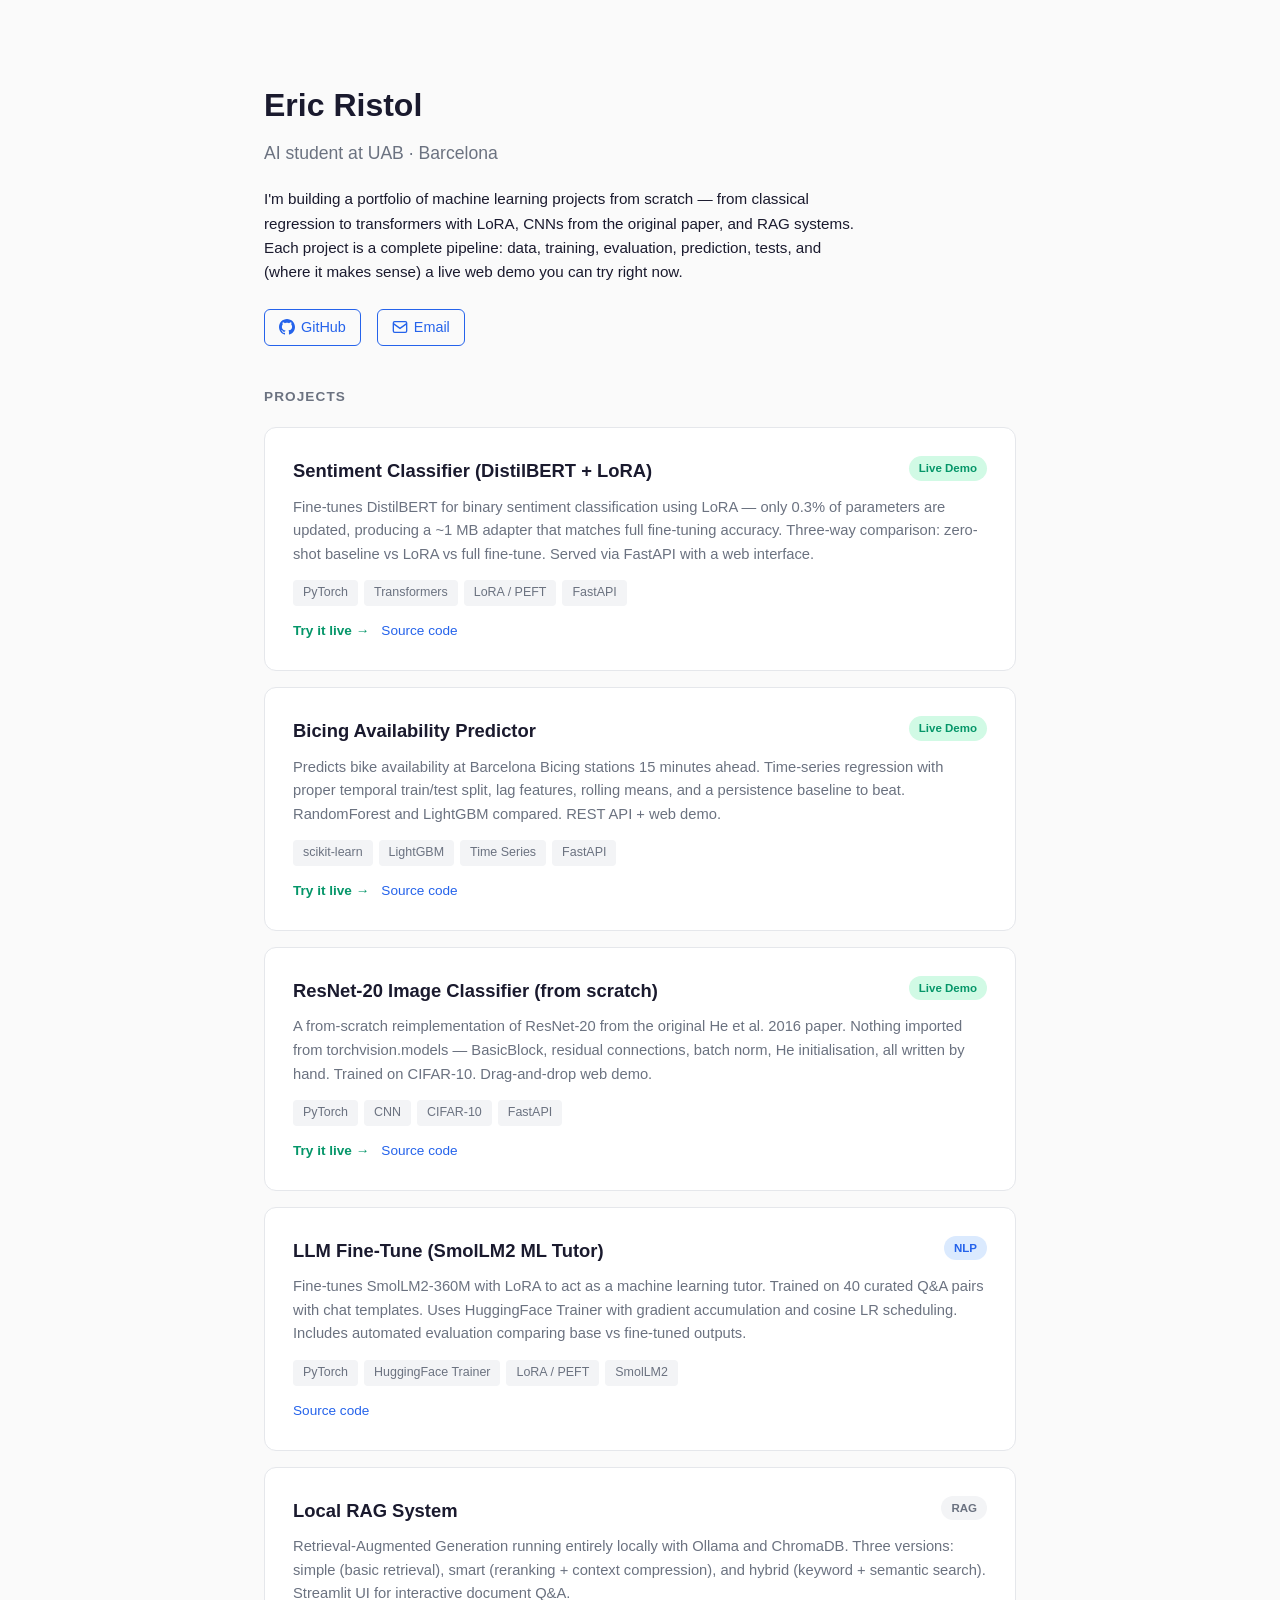
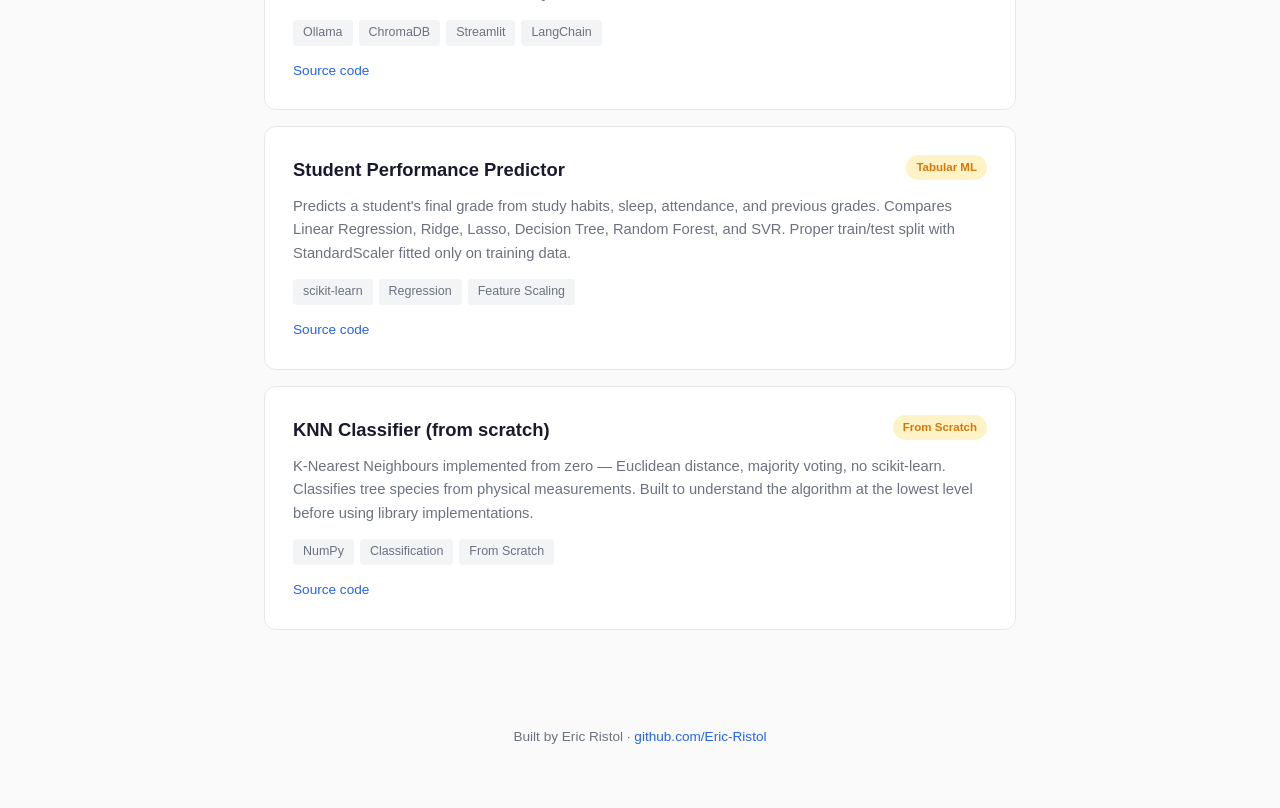
==== index.html @ ab97ff36 "Initial portfolio site" ====
<!DOCTYPE html>
<html lang="en">
<head>
    <meta charset="UTF-8">
    <meta name="viewport" content="width=device-width, initial-scale=1.0">
    <title>Eric Ristol — AI/ML Portfolio</title>
    <style>
        :root {
            --bg: #fafafa;
            --card: #ffffff;
            --text: #1a1a2e;
            --muted: #6b7280;
            --accent: #2563eb;
            --accent-light: #dbeafe;
            --border: #e5e7eb;
            --tag-bg: #f3f4f6;
            --green: #059669;
            --green-bg: #d1fae5;
            --amber: #d97706;
            --amber-bg: #fef3c7;
            --purple: #7c3aed;
            --purple-bg: #ede9fe;
        }

        * { box-sizing: border-box; margin: 0; padding: 0; }

        body {
            font-family: -apple-system, BlinkMacSystemFont, "Segoe UI", Roboto, "Helvetica Neue", sans-serif;
            background: var(--bg);
            color: var(--text);
            line-height: 1.6;
        }

        /* --- Header --- */
        .header {
            max-width: 800px;
            margin: 0 auto;
            padding: 80px 24px 40px;
        }

        .header h1 {
            font-size: 2rem;
            font-weight: 700;
            margin-bottom: 8px;
        }

        .header .tagline {
            font-size: 1.1rem;
            color: var(--muted);
            margin-bottom: 20px;
        }

        .header .bio {
            font-size: 0.95rem;
            color: var(--text);
            max-width: 600px;
            margin-bottom: 24px;
        }

        .header-links {
            display: flex;
            gap: 16px;
            flex-wrap: wrap;
        }

        .header-links a {
            display: inline-flex;
            align-items: center;
            gap: 6px;
            font-size: 0.9rem;
            color: var(--accent);
            text-decoration: none;
            padding: 6px 14px;
            border: 1px solid var(--accent);
            border-radius: 6px;
            transition: background 0.2s, color 0.2s;
        }

        .header-links a:hover {
            background: var(--accent);
            color: #fff;
        }

        /* --- Projects grid --- */
        .projects {
            max-width: 800px;
            margin: 0 auto;
            padding: 0 24px 80px;
        }

        .section-title {
            font-size: 0.85rem;
            font-weight: 600;
            text-transform: uppercase;
            letter-spacing: 0.08em;
            color: var(--muted);
            margin-bottom: 20px;
        }

        .project-card {
            background: var(--card);
            border: 1px solid var(--border);
            border-radius: 12px;
            padding: 28px;
            margin-bottom: 16px;
            transition: box-shadow 0.2s;
        }

        .project-card:hover {
            box-shadow: 0 4px 12px rgba(0,0,0,0.06);
        }

        .project-top {
            display: flex;
            justify-content: space-between;
            align-items: flex-start;
            gap: 12px;
            margin-bottom: 10px;
        }

        .project-card h3 {
            font-size: 1.15rem;
            font-weight: 600;
        }

        .badge {
            font-size: 0.72rem;
            font-weight: 600;
            padding: 3px 10px;
            border-radius: 20px;
            white-space: nowrap;
            flex-shrink: 0;
        }

        .badge-live { background: var(--green-bg); color: var(--green); }
        .badge-cv { background: var(--purple-bg); color: var(--purple); }
        .badge-nlp { background: var(--accent-light); color: var(--accent); }
        .badge-tabular { background: var(--amber-bg); color: var(--amber); }
        .badge-rag { background: var(--tag-bg); color: var(--muted); }

        .project-card p {
            color: var(--muted);
            font-size: 0.92rem;
            margin-bottom: 14px;
        }

        .tags {
            display: flex;
            flex-wrap: wrap;
            gap: 6px;
            margin-bottom: 14px;
        }

        .tag {
            font-size: 0.78rem;
            background: var(--tag-bg);
            color: var(--muted);
            padding: 3px 10px;
            border-radius: 4px;
        }

        .project-links {
            display: flex;
            gap: 12px;
            flex-wrap: wrap;
        }

        .project-links a {
            font-size: 0.85rem;
            color: var(--accent);
            text-decoration: none;
            font-weight: 500;
        }

        .project-links a:hover { text-decoration: underline; }

        .project-links .live-link {
            color: var(--green);
            font-weight: 600;
        }

        /* --- Footer --- */
        .footer {
            max-width: 800px;
            margin: 0 auto;
            padding: 0 24px 60px;
            text-align: center;
            color: var(--muted);
            font-size: 0.85rem;
        }

        .footer a { color: var(--accent); text-decoration: none; }
        .footer a:hover { text-decoration: underline; }

        /* --- Responsive --- */
        @media (max-width: 600px) {
            .header { padding: 48px 20px 32px; }
            .header h1 { font-size: 1.6rem; }
            .projects { padding: 0 20px 60px; }
            .project-card { padding: 20px; }
            .project-top { flex-direction: column; gap: 6px; }
        }
    </style>
</head>
<body>

    <div class="header">
        <h1>Eric Ristol</h1>
        <p class="tagline">AI student at UAB &middot; Barcelona</p>
        <p class="bio">
            I'm building a portfolio of machine learning projects from scratch — from classical regression
            to transformers with LoRA, CNNs from the original paper, and RAG systems. Each project
            is a complete pipeline: data, training, evaluation, prediction, tests, and (where it makes sense)
            a live web demo you can try right now.
        </p>
        <div class="header-links">
            <a href="https://github.com/Eric-Ristol" target="_blank">
                <svg width="16" height="16" viewBox="0 0 24 24" fill="currentColor"><path d="M12 0C5.37 0 0 5.37 0 12c0 5.3 3.438 9.8 8.205 11.387.6.113.82-.258.82-.577 0-.285-.01-1.04-.015-2.04-3.338.724-4.042-1.61-4.042-1.61-.546-1.387-1.333-1.756-1.333-1.756-1.09-.745.083-.73.083-.73 1.205.085 1.838 1.236 1.838 1.236 1.07 1.835 2.809 1.305 3.495.998.108-.776.417-1.305.76-1.605-2.665-.3-5.466-1.332-5.466-5.93 0-1.31.465-2.38 1.235-3.22-.135-.303-.54-1.523.105-3.176 0 0 1.005-.322 3.3 1.23.96-.267 1.98-.399 3-.405 1.02.006 2.04.138 3 .405 2.28-1.552 3.285-1.23 3.285-1.23.645 1.653.24 2.873.12 3.176.765.84 1.23 1.91 1.23 3.22 0 4.61-2.805 5.625-5.475 5.92.42.36.81 1.096.81 2.22 0 1.606-.015 2.896-.015 3.286 0 .315.21.69.825.57C20.565 21.795 24 17.295 24 12c0-6.63-5.37-12-12-12z"/></svg>
                GitHub
            </a>
            <a href="mailto:edominguz9@gmail.com">
                <svg width="16" height="16" viewBox="0 0 24 24" fill="none" stroke="currentColor" stroke-width="2"><rect x="2" y="4" width="20" height="16" rx="2"/><path d="M22 7l-10 7L2 7"/></svg>
                Email
            </a>
        </div>
    </div>

    <div class="projects">
        <p class="section-title">Projects</p>

        <!-- 1. Sentiment Classifier -->
        <div class="project-card">
            <div class="project-top">
                <h3>Sentiment Classifier (DistilBERT + LoRA)</h3>
                <span class="badge badge-live">Live Demo</span>
            </div>
            <p>
                Fine-tunes DistilBERT for binary sentiment classification using LoRA — only 0.3% of
                parameters are updated, producing a ~1 MB adapter that matches full fine-tuning accuracy.
                Three-way comparison: zero-shot baseline vs LoRA vs full fine-tune. Served via FastAPI
                with a web interface.
            </p>
            <div class="tags">
                <span class="tag">PyTorch</span>
                <span class="tag">Transformers</span>
                <span class="tag">LoRA / PEFT</span>
                <span class="tag">FastAPI</span>
            </div>
            <div class="project-links">
                <a class="live-link" href="https://huggingface.co/spaces/EricRistol/sentiment-classifier" target="_blank">Try it live &rarr;</a>
                <a href="https://github.com/Eric-Ristol/llm-fine-tuner" target="_blank">Source code</a>
            </div>
        </div>

        <!-- 2. Bicing Availability -->
        <div class="project-card">
            <div class="project-top">
                <h3>Bicing Availability Predictor</h3>
                <span class="badge badge-live">Live Demo</span>
            </div>
            <p>
                Predicts bike availability at Barcelona Bicing stations 15 minutes ahead.
                Time-series regression with proper temporal train/test split, lag features, rolling means,
                and a persistence baseline to beat. RandomForest and LightGBM compared. REST API + web demo.
            </p>
            <div class="tags">
                <span class="tag">scikit-learn</span>
                <span class="tag">LightGBM</span>
                <span class="tag">Time Series</span>
                <span class="tag">FastAPI</span>
            </div>
            <div class="project-links">
                <a class="live-link" href="https://huggingface.co/spaces/EricRistol/bicing-predictor" target="_blank">Try it live &rarr;</a>
                <a href="https://github.com/Eric-Ristol/bicing-availability" target="_blank">Source code</a>
            </div>
        </div>

        <!-- 3. ResNet-20 -->
        <div class="project-card">
            <div class="project-top">
                <h3>ResNet-20 Image Classifier (from scratch)</h3>
                <span class="badge badge-live">Live Demo</span>
            </div>
            <p>
                A from-scratch reimplementation of ResNet-20 from the original He et al. 2016 paper.
                Nothing imported from torchvision.models — BasicBlock, residual connections, batch norm,
                He initialisation, all written by hand. Trained on CIFAR-10. Drag-and-drop web demo.
            </p>
            <div class="tags">
                <span class="tag">PyTorch</span>
                <span class="tag">CNN</span>
                <span class="tag">CIFAR-10</span>
                <span class="tag">FastAPI</span>
            </div>
            <div class="project-links">
                <a class="live-link" href="https://huggingface.co/spaces/EricRistol/resnet-cifar10" target="_blank">Try it live &rarr;</a>
                <a href="https://github.com/Eric-Ristol/resnet-from-scratch" target="_blank">Source code</a>
            </div>
        </div>

        <!-- 4. LLM Fine-tune (SmolLM2) -->
        <div class="project-card">
            <div class="project-top">
                <h3>LLM Fine-Tune (SmolLM2 ML Tutor)</h3>
                <span class="badge badge-nlp">NLP</span>
            </div>
            <p>
                Fine-tunes SmolLM2-360M with LoRA to act as a machine learning tutor. Trained on 40
                curated Q&A pairs with chat templates. Uses HuggingFace Trainer with gradient accumulation
                and cosine LR scheduling. Includes automated evaluation comparing base vs fine-tuned outputs.
            </p>
            <div class="tags">
                <span class="tag">PyTorch</span>
                <span class="tag">HuggingFace Trainer</span>
                <span class="tag">LoRA / PEFT</span>
                <span class="tag">SmolLM2</span>
            </div>
            <div class="project-links">
                <a href="https://github.com/Eric-Ristol/llm-finetune" target="_blank">Source code</a>
            </div>
        </div>

        <!-- 5. Local RAG -->
        <div class="project-card">
            <div class="project-top">
                <h3>Local RAG System</h3>
                <span class="badge badge-rag">RAG</span>
            </div>
            <p>
                Retrieval-Augmented Generation running entirely locally with Ollama and ChromaDB.
                Three versions: simple (basic retrieval), smart (reranking + context compression),
                and hybrid (keyword + semantic search). Streamlit UI for interactive document Q&A.
            </p>
            <div class="tags">
                <span class="tag">Ollama</span>
                <span class="tag">ChromaDB</span>
                <span class="tag">Streamlit</span>
                <span class="tag">LangChain</span>
            </div>
            <div class="project-links">
                <a href="https://github.com/Eric-Ristol/local-rag" target="_blank">Source code</a>
            </div>
        </div>

        <!-- 6. Student Performance -->
        <div class="project-card">
            <div class="project-top">
                <h3>Student Performance Predictor</h3>
                <span class="badge badge-tabular">Tabular ML</span>
            </div>
            <p>
                Predicts a student's final grade from study habits, sleep, attendance, and previous grades.
                Compares Linear Regression, Ridge, Lasso, Decision Tree, Random Forest, and SVR.
                Proper train/test split with StandardScaler fitted only on training data.
            </p>
            <div class="tags">
                <span class="tag">scikit-learn</span>
                <span class="tag">Regression</span>
                <span class="tag">Feature Scaling</span>
            </div>
            <div class="project-links">
                <a href="https://github.com/Eric-Ristol/student-performance" target="_blank">Source code</a>
            </div>
        </div>

        <!-- 7. KNN from Scratch -->
        <div class="project-card">
            <div class="project-top">
                <h3>KNN Classifier (from scratch)</h3>
                <span class="badge badge-tabular">From Scratch</span>
            </div>
            <p>
                K-Nearest Neighbours implemented from zero — Euclidean distance, majority voting,
                no scikit-learn. Classifies tree species from physical measurements. Built to understand
                the algorithm at the lowest level before using library implementations.
            </p>
            <div class="tags">
                <span class="tag">NumPy</span>
                <span class="tag">Classification</span>
                <span class="tag">From Scratch</span>
            </div>
            <div class="project-links">
                <a href="https://github.com/Eric-Ristol/knn-from-scratch" target="_blank">Source code</a>
            </div>
        </div>
    </div>

    <div class="footer">
        <p>
            Built by Eric Ristol &middot;
            <a href="https://github.com/Eric-Ristol" target="_blank">github.com/Eric-Ristol</a>
        </p>
    </div>

</body>
</html>
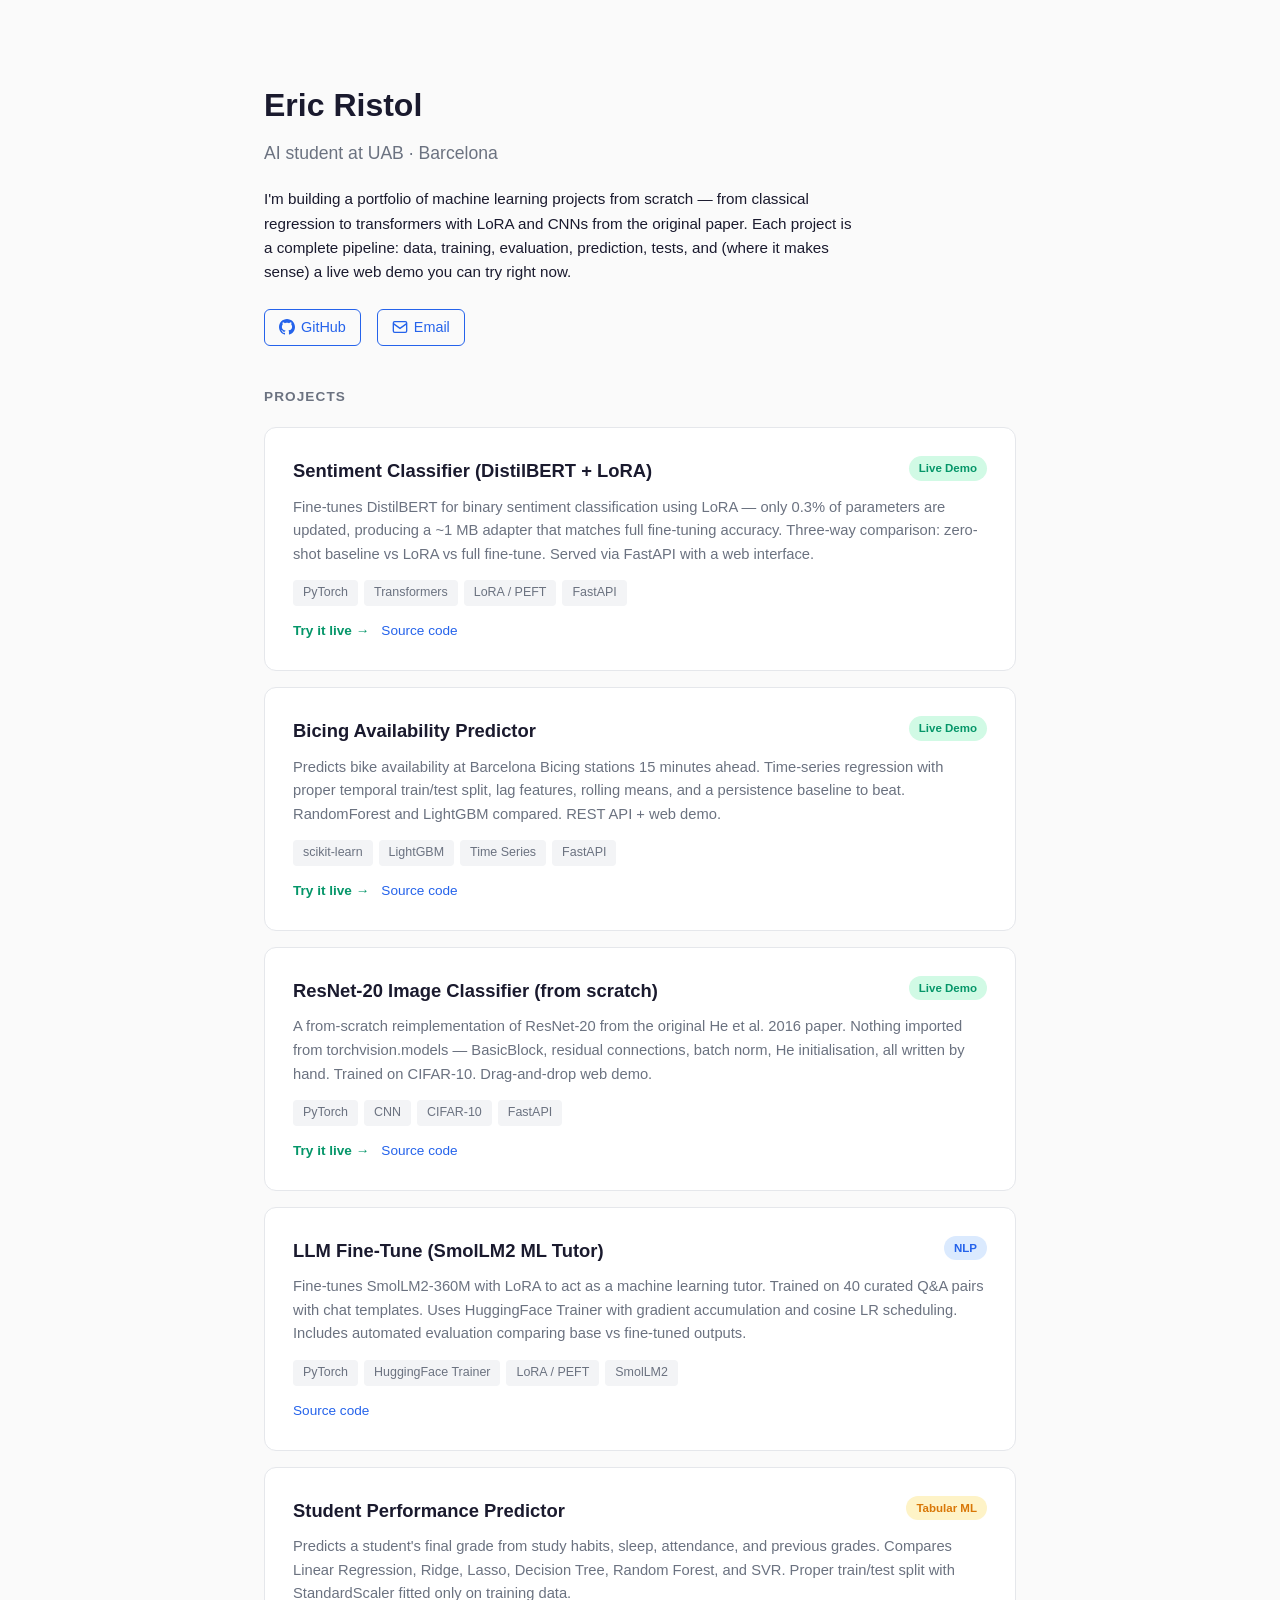
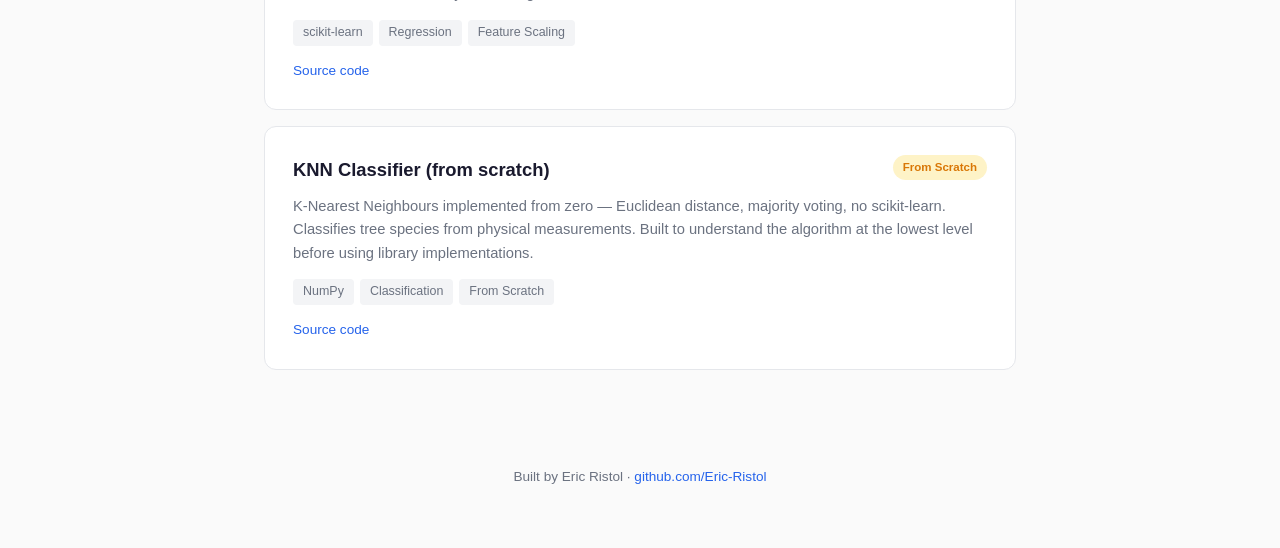
==== commit fb406f60: "Remove local-rag project (repo deleted)" ====
--- a/index.html
+++ b/index.html
@@ -209,7 +209,7 @@
         <p class="tagline">AI student at UAB &middot; Barcelona</p>
         <p class="bio">
             I'm building a portfolio of machine learning projects from scratch — from classical regression
-            to transformers with LoRA, CNNs from the original paper, and RAG systems. Each project
+            to transformers with LoRA and CNNs from the original paper. Each project
             is a complete pipeline: data, training, evaluation, prediction, tests, and (where it makes sense)
             a live web demo you can try right now.
         </p>
@@ -320,29 +320,7 @@
             </div>
         </div>
 
-        <!-- 5. Local RAG -->
-        <div class="project-card">
-            <div class="project-top">
-                <h3>Local RAG System</h3>
-                <span class="badge badge-rag">RAG</span>
-            </div>
-            <p>
-                Retrieval-Augmented Generation running entirely locally with Ollama and ChromaDB.
-                Three versions: simple (basic retrieval), smart (reranking + context compression),
-                and hybrid (keyword + semantic search). Streamlit UI for interactive document Q&A.
-            </p>
-            <div class="tags">
-                <span class="tag">Ollama</span>
-                <span class="tag">ChromaDB</span>
-                <span class="tag">Streamlit</span>
-                <span class="tag">LangChain</span>
-            </div>
-            <div class="project-links">
-                <a href="https://github.com/Eric-Ristol/local-rag" target="_blank">Source code</a>
-            </div>
-        </div>
-
-        <!-- 6. Student Performance -->
+        <!-- 5. Student Performance -->
         <div class="project-card">
             <div class="project-top">
                 <h3>Student Performance Predictor</h3>
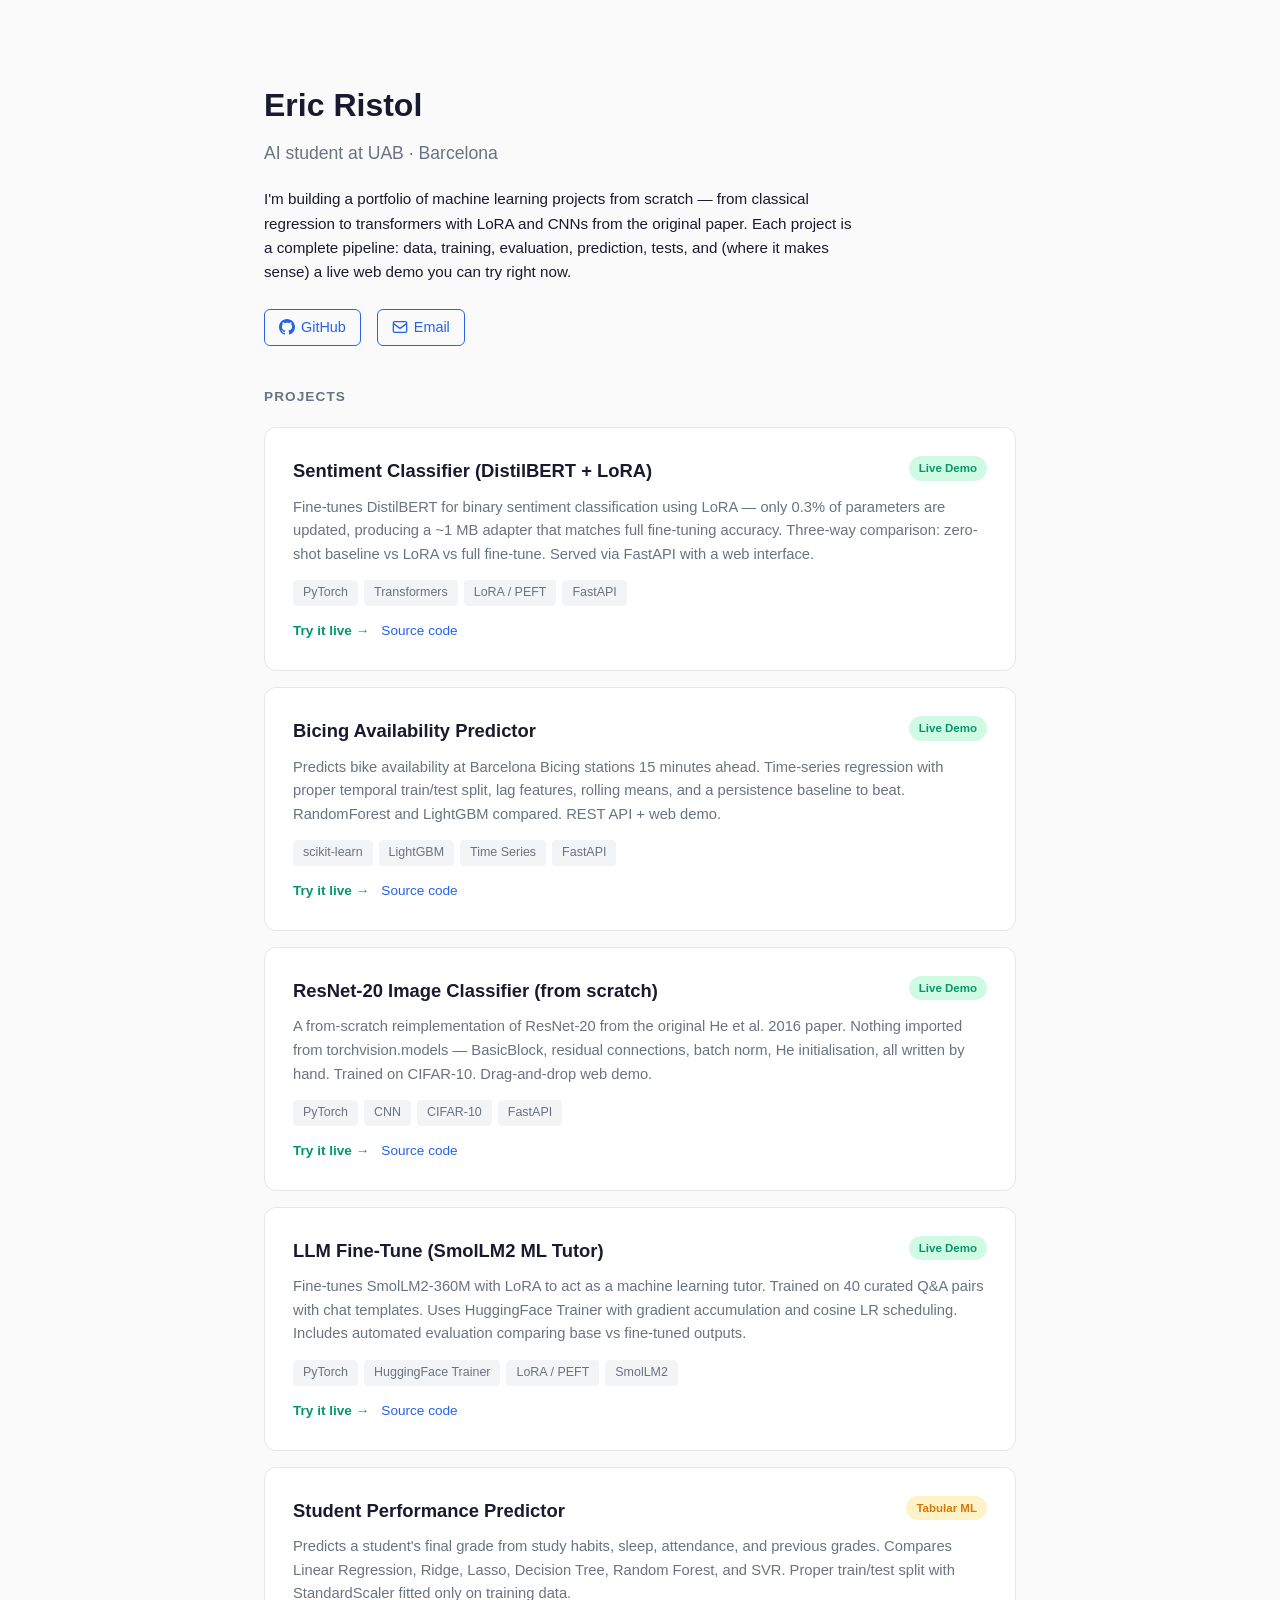
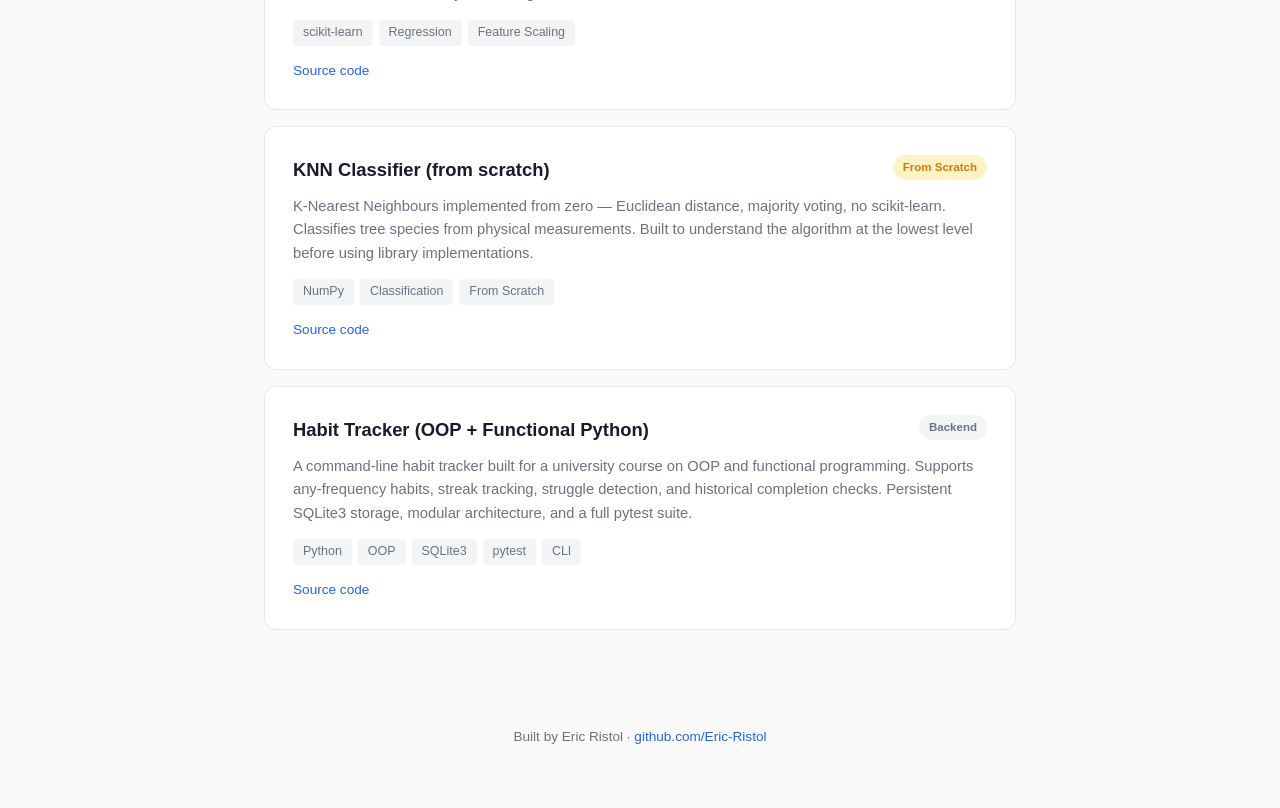
==== commit 6dd7f461: "Add HabitTracker card and ML Tutor live demo badge" ====
--- a/index.html
+++ b/index.html
@@ -248,7 +248,7 @@
             </div>
             <div class="project-links">
                 <a class="live-link" href="https://huggingface.co/spaces/EricRistol/sentiment-classifier" target="_blank">Try it live &rarr;</a>
-                <a href="https://github.com/Eric-Ristol/llm-fine-tuner" target="_blank">Source code</a>
+                <a href="https://github.com/Eric-Ristol/sentiment-classifier" target="_blank">Source code</a>
             </div>
         </div>
 
@@ -271,7 +271,7 @@
             </div>
             <div class="project-links">
                 <a class="live-link" href="https://huggingface.co/spaces/EricRistol/bicing-predictor" target="_blank">Try it live &rarr;</a>
-                <a href="https://github.com/Eric-Ristol/bicing-availability" target="_blank">Source code</a>
+                <a href="https://github.com/Eric-Ristol/bicing-predictor" target="_blank">Source code</a>
             </div>
         </div>
 
@@ -302,7 +302,7 @@
         <div class="project-card">
             <div class="project-top">
                 <h3>LLM Fine-Tune (SmolLM2 ML Tutor)</h3>
-                <span class="badge badge-nlp">NLP</span>
+                <span class="badge badge-live">Live Demo</span>
             </div>
             <p>
                 Fine-tunes SmolLM2-360M with LoRA to act as a machine learning tutor. Trained on 40
@@ -316,7 +316,8 @@
                 <span class="tag">SmolLM2</span>
             </div>
             <div class="project-links">
-                <a href="https://github.com/Eric-Ristol/llm-finetune" target="_blank">Source code</a>
+                <a class="live-link" href="https://huggingface.co/spaces/EricRistol/ml-tutor" target="_blank">Try it live &rarr;</a>
+                <a href="https://github.com/Eric-Ristol/ml-tutor-lora" target="_blank">Source code</a>
             </div>
         </div>
 
@@ -337,7 +338,7 @@
                 <span class="tag">Feature Scaling</span>
             </div>
             <div class="project-links">
-                <a href="https://github.com/Eric-Ristol/student-performance" target="_blank">Source code</a>
+                <a href="https://github.com/Eric-Ristol/grade-predictor" target="_blank">Source code</a>
             </div>
         </div>
 
@@ -359,6 +360,29 @@
             </div>
             <div class="project-links">
                 <a href="https://github.com/Eric-Ristol/knn-from-scratch" target="_blank">Source code</a>
+            </div>
+        </div>
+
+        <!-- 8. Habit Tracker -->
+        <div class="project-card">
+            <div class="project-top">
+                <h3>Habit Tracker (OOP + Functional Python)</h3>
+                <span class="badge badge-rag">Backend</span>
+            </div>
+            <p>
+                A command-line habit tracker built for a university course on OOP and functional programming.
+                Supports any-frequency habits, streak tracking, struggle detection, and historical completion checks.
+                Persistent SQLite3 storage, modular architecture, and a full pytest suite.
+            </p>
+            <div class="tags">
+                <span class="tag">Python</span>
+                <span class="tag">OOP</span>
+                <span class="tag">SQLite3</span>
+                <span class="tag">pytest</span>
+                <span class="tag">CLI</span>
+            </div>
+            <div class="project-links">
+                <a href="https://github.com/Eric-Ristol/HabitTrackerIU" target="_blank">Source code</a>
             </div>
         </div>
     </div>
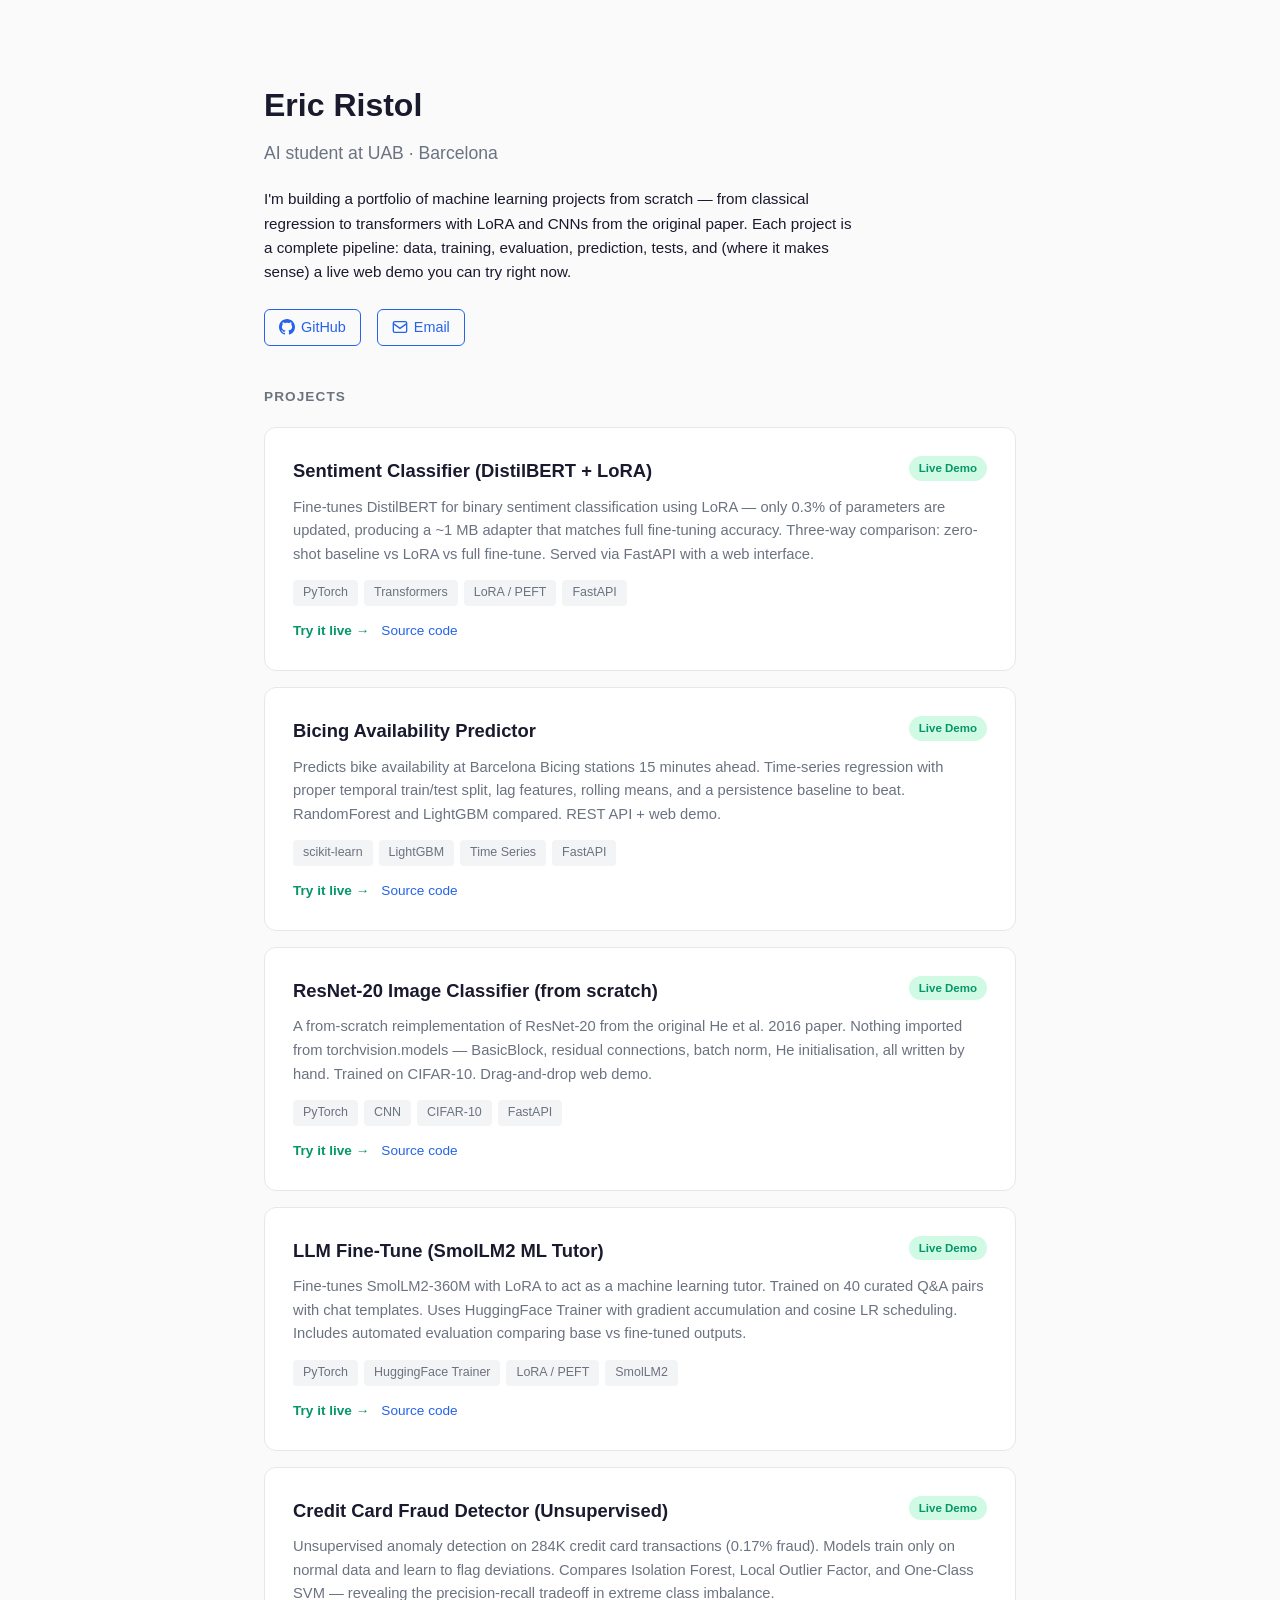
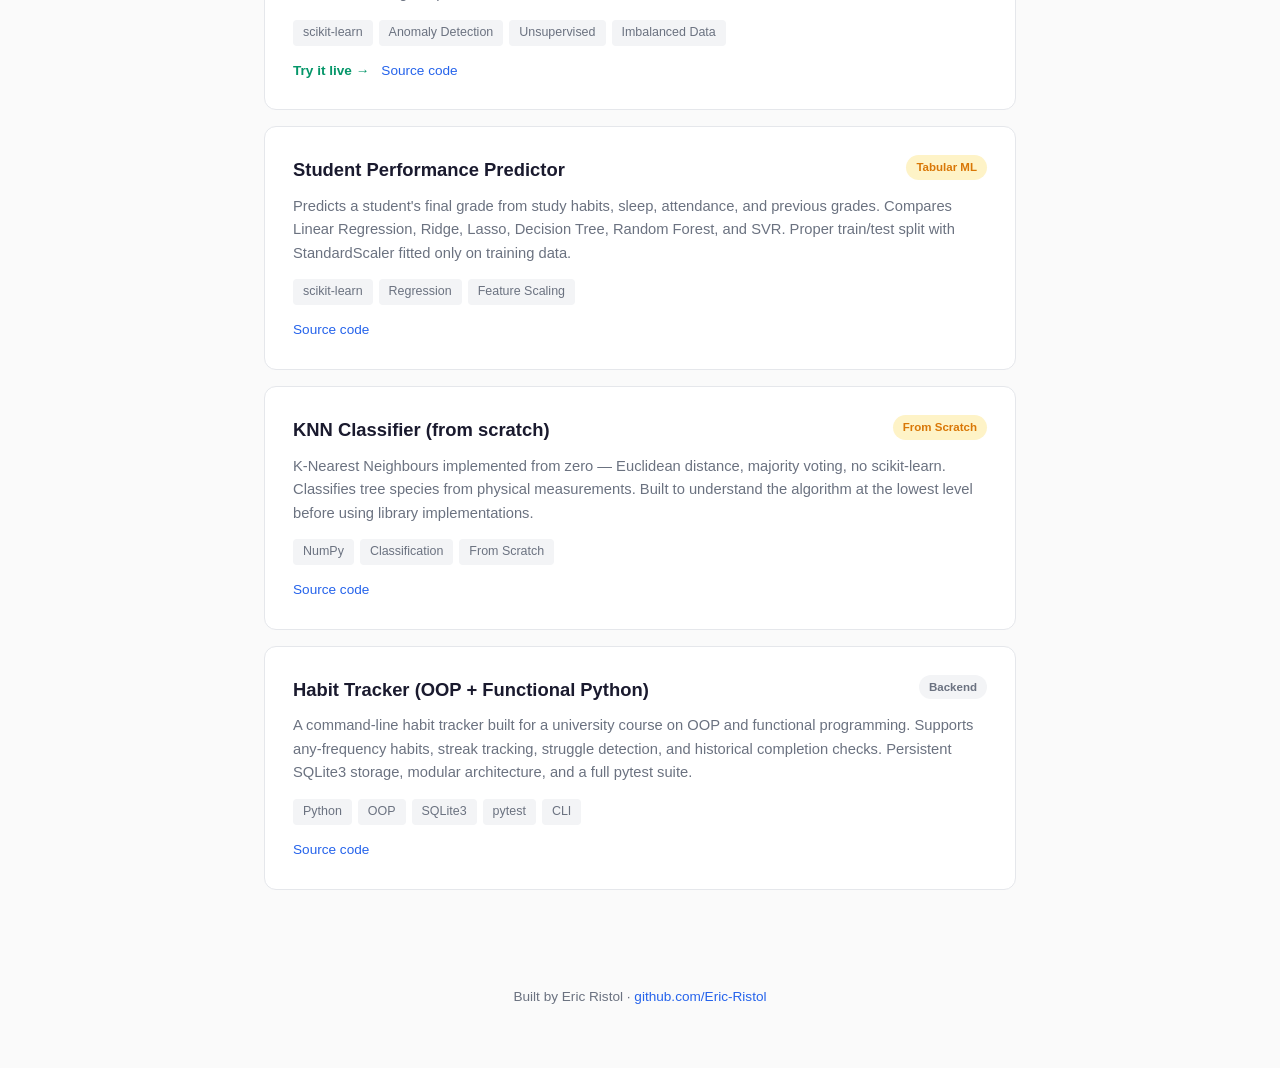
==== commit 0cd81b77: "Add anomaly detector project card with live demo" ====
--- a/index.html
+++ b/index.html
@@ -321,6 +321,31 @@
             </div>
         </div>
 
+
+        <!-- 9. Anomaly Detector -->
+        <div class="project-card">
+            <div class="project-top">
+                <h3>Credit Card Fraud Detector (Unsupervised)</h3>
+                <span class="badge badge-live">Live Demo</span>
+            </div>
+            <p>
+                Unsupervised anomaly detection on 284K credit card transactions (0.17% fraud).
+                Models train only on normal data and learn to flag deviations. Compares Isolation Forest,
+                Local Outlier Factor, and One-Class SVM — revealing the precision-recall tradeoff
+                in extreme class imbalance.
+            </p>
+            <div class="tags">
+                <span class="tag">scikit-learn</span>
+                <span class="tag">Anomaly Detection</span>
+                <span class="tag">Unsupervised</span>
+                <span class="tag">Imbalanced Data</span>
+            </div>
+            <div class="project-links">
+                <a class="live-link" href="https://huggingface.co/spaces/EricRistol/anomaly-detector" target="_blank">Try it live &rarr;</a>
+                <a href="https://github.com/Eric-Ristol/anomaly-detector" target="_blank">Source code</a>
+            </div>
+        </div>
+
         <!-- 5. Student Performance -->
         <div class="project-card">
             <div class="project-top">
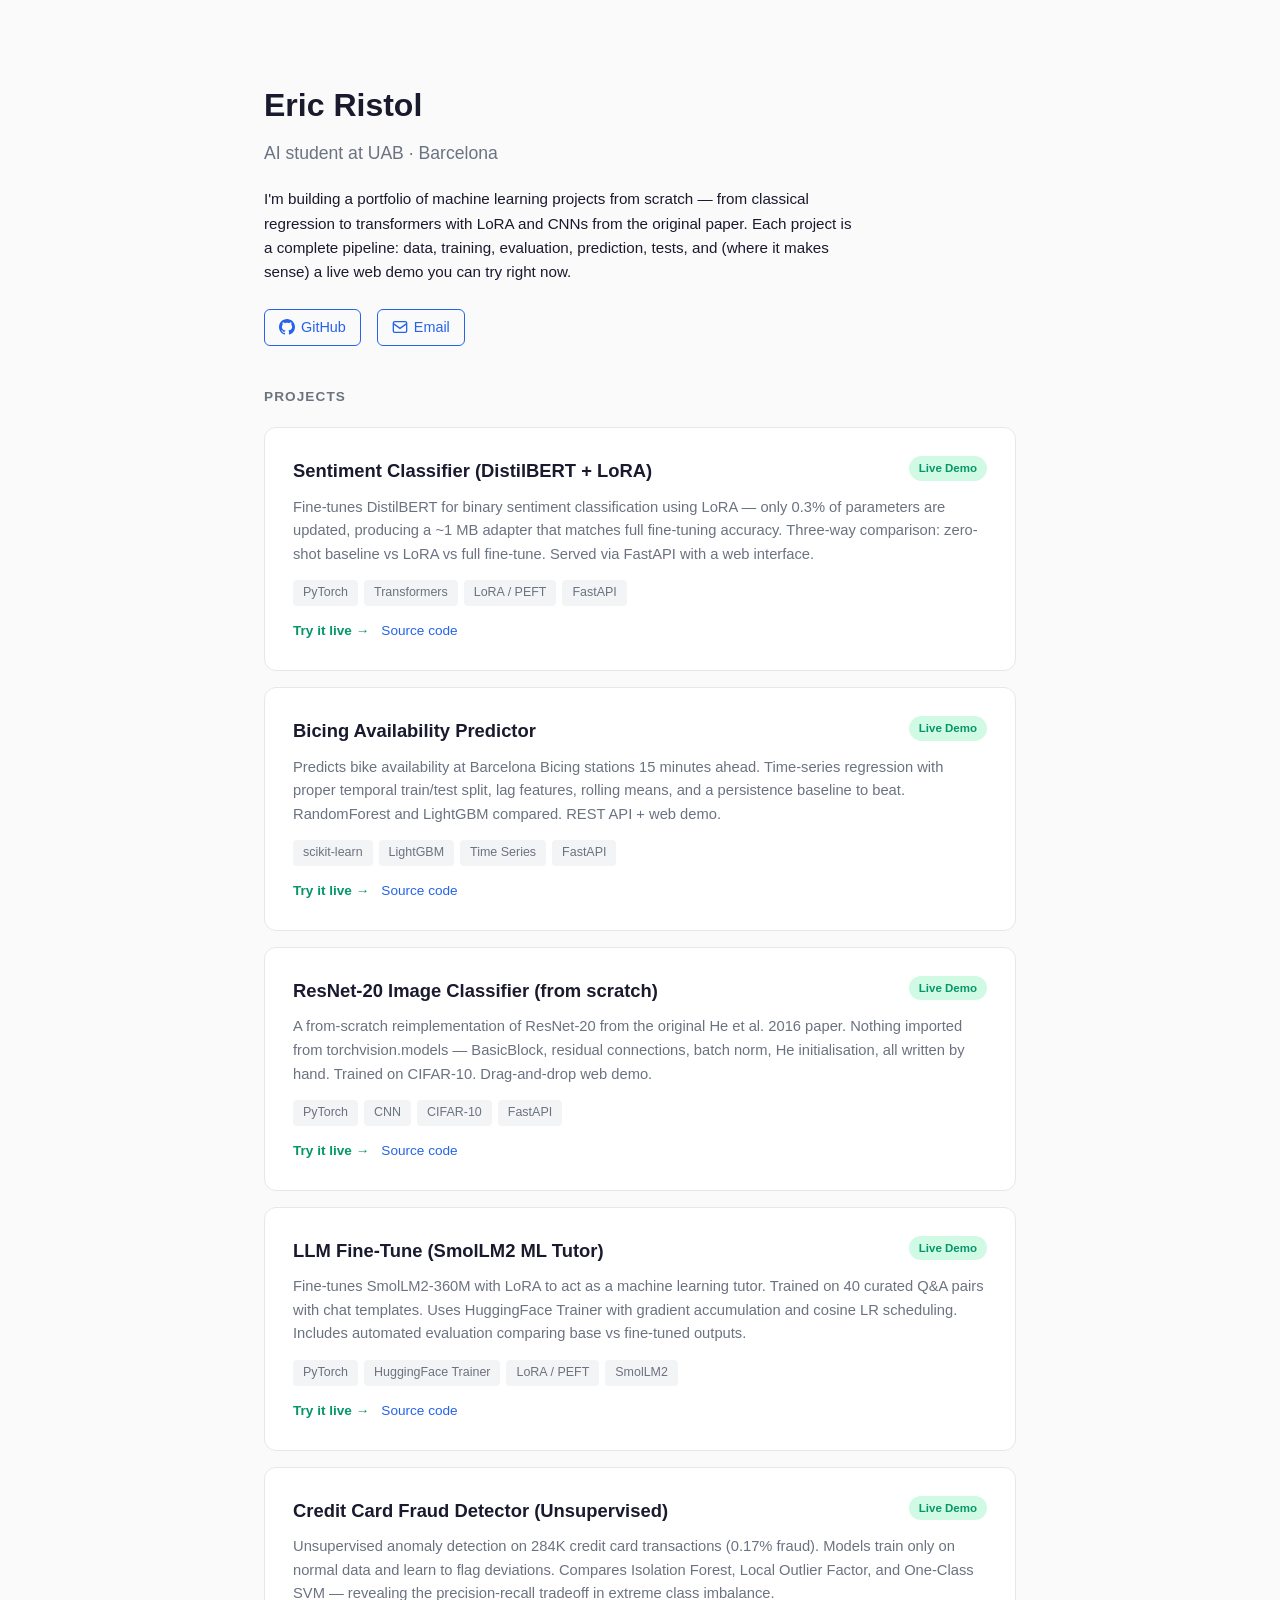
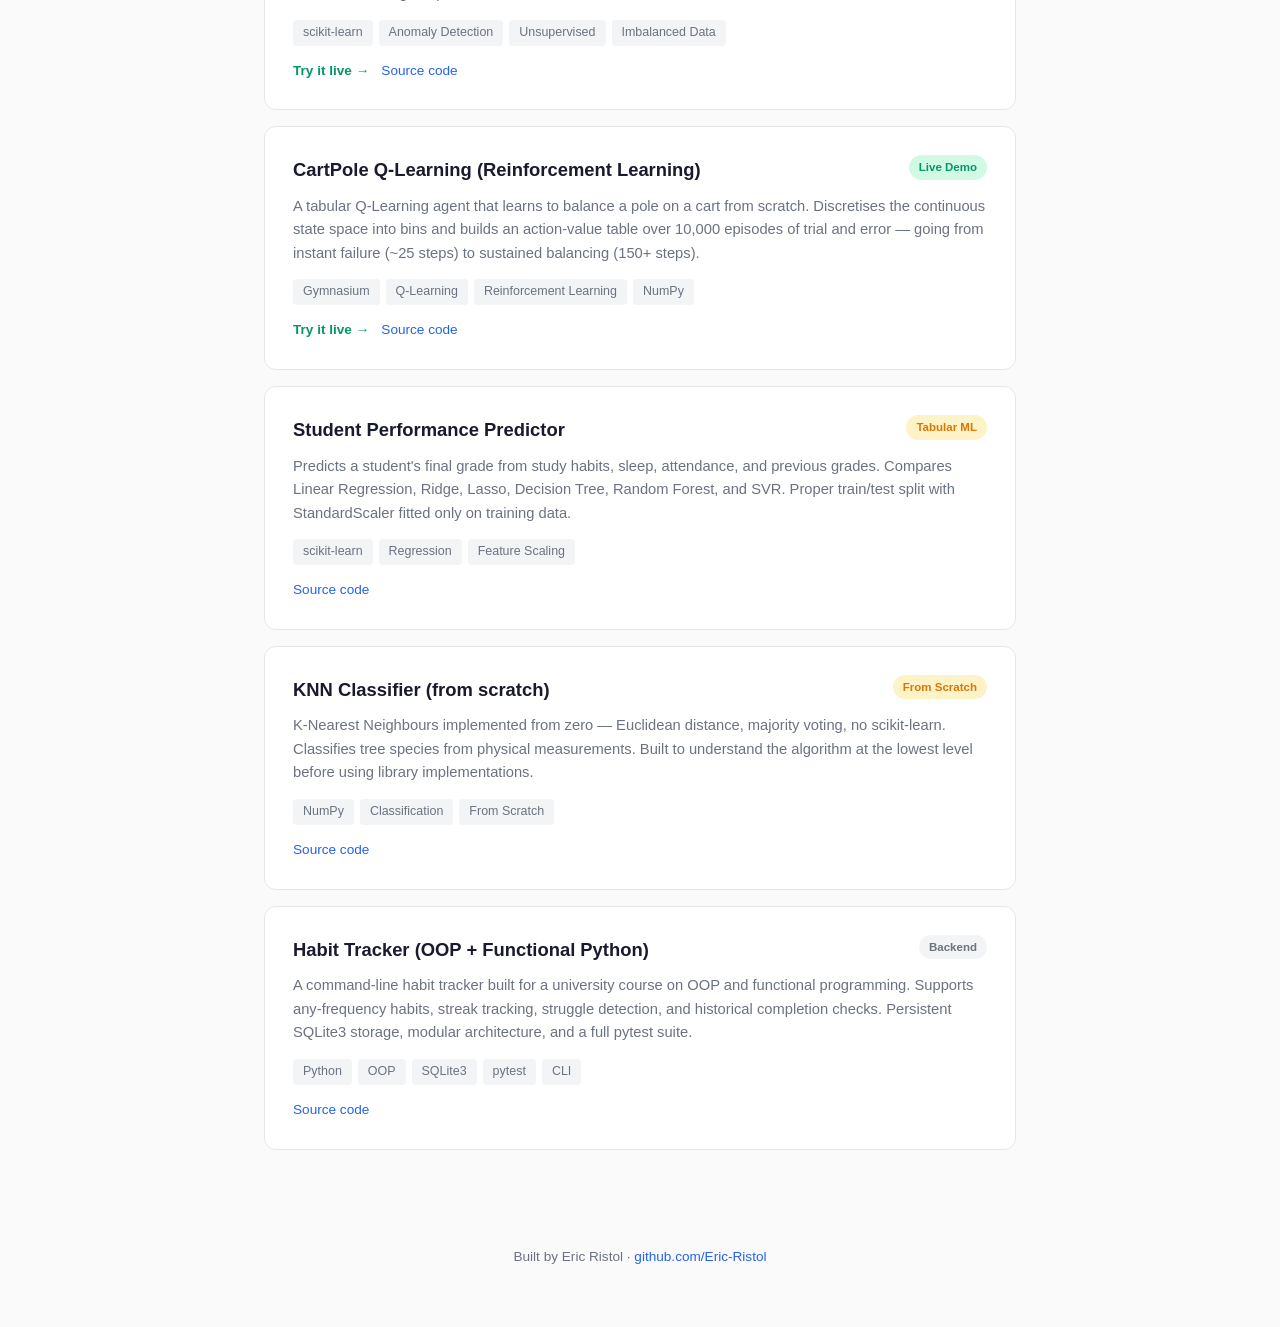
==== commit 8eed0159: "Add CartPole Q-Learning RL project card" ====
--- a/index.html
+++ b/index.html
@@ -346,6 +346,31 @@
             </div>
         </div>
 
+
+        <!-- 10. CartPole Q-Learning -->
+        <div class="project-card">
+            <div class="project-top">
+                <h3>CartPole Q-Learning (Reinforcement Learning)</h3>
+                <span class="badge badge-live">Live Demo</span>
+            </div>
+            <p>
+                A tabular Q-Learning agent that learns to balance a pole on a cart from scratch.
+                Discretises the continuous state space into bins and builds an action-value table
+                over 10,000 episodes of trial and error — going from instant failure (~25 steps)
+                to sustained balancing (150+ steps).
+            </p>
+            <div class="tags">
+                <span class="tag">Gymnasium</span>
+                <span class="tag">Q-Learning</span>
+                <span class="tag">Reinforcement Learning</span>
+                <span class="tag">NumPy</span>
+            </div>
+            <div class="project-links">
+                <a class="live-link" href="https://huggingface.co/spaces/EricRistol/cartpole-qlearning" target="_blank">Try it live &rarr;</a>
+                <a href="https://github.com/Eric-Ristol/cartpole-qlearning" target="_blank">Source code</a>
+            </div>
+        </div>
+
         <!-- 5. Student Performance -->
         <div class="project-card">
             <div class="project-top">
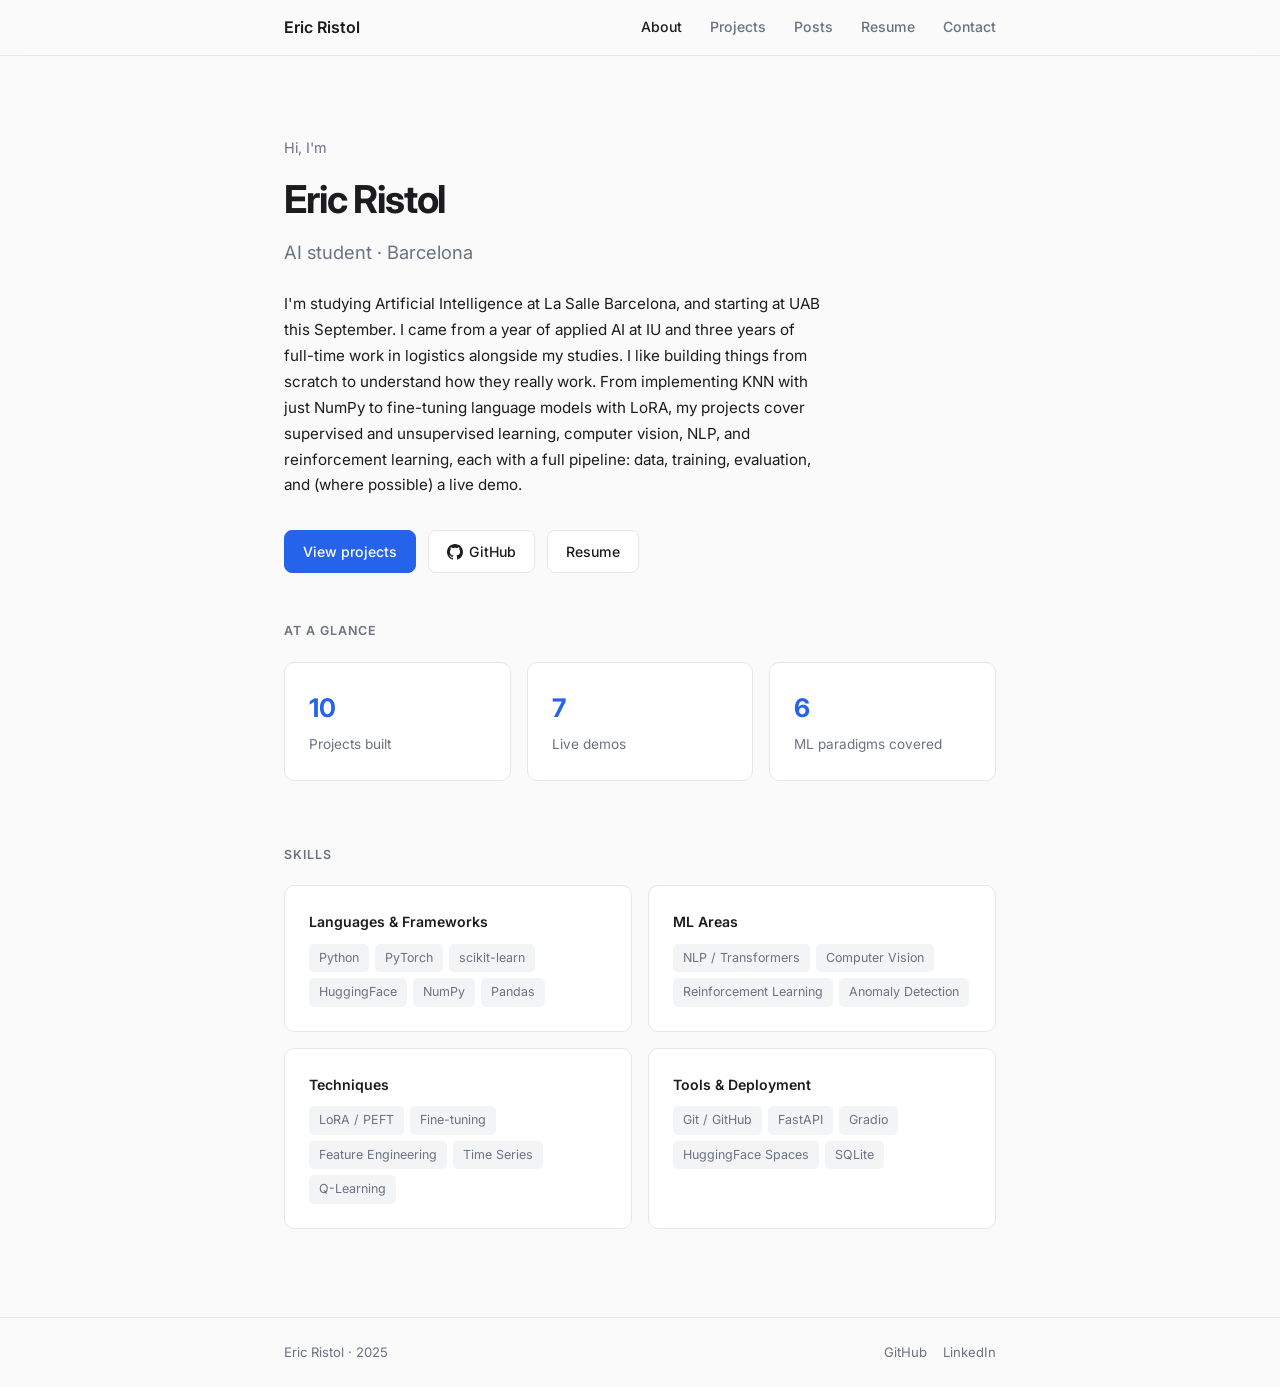
==== commit 026ee545: "Redesign site as multi-page portfolio Replace single-page index with About/Projects/Posts/Resume/Con" ====
--- a/index.html
+++ b/index.html
@@ -3,446 +3,128 @@
 <head>
     <meta charset="UTF-8">
     <meta name="viewport" content="width=device-width, initial-scale=1.0">
-    <title>Eric Ristol — AI/ML Portfolio</title>
-    <style>
-        :root {
-            --bg: #fafafa;
-            --card: #ffffff;
-            --text: #1a1a2e;
-            --muted: #6b7280;
-            --accent: #2563eb;
-            --accent-light: #dbeafe;
-            --border: #e5e7eb;
-            --tag-bg: #f3f4f6;
-            --green: #059669;
-            --green-bg: #d1fae5;
-            --amber: #d97706;
-            --amber-bg: #fef3c7;
-            --purple: #7c3aed;
-            --purple-bg: #ede9fe;
-        }
-
-        * { box-sizing: border-box; margin: 0; padding: 0; }
-
-        body {
-            font-family: -apple-system, BlinkMacSystemFont, "Segoe UI", Roboto, "Helvetica Neue", sans-serif;
-            background: var(--bg);
-            color: var(--text);
-            line-height: 1.6;
-        }
-
-        /* --- Header --- */
-        .header {
-            max-width: 800px;
-            margin: 0 auto;
-            padding: 80px 24px 40px;
-        }
-
-        .header h1 {
-            font-size: 2rem;
-            font-weight: 700;
-            margin-bottom: 8px;
-        }
-
-        .header .tagline {
-            font-size: 1.1rem;
-            color: var(--muted);
-            margin-bottom: 20px;
-        }
-
-        .header .bio {
-            font-size: 0.95rem;
-            color: var(--text);
-            max-width: 600px;
-            margin-bottom: 24px;
-        }
-
-        .header-links {
-            display: flex;
-            gap: 16px;
-            flex-wrap: wrap;
-        }
-
-        .header-links a {
-            display: inline-flex;
-            align-items: center;
-            gap: 6px;
-            font-size: 0.9rem;
-            color: var(--accent);
-            text-decoration: none;
-            padding: 6px 14px;
-            border: 1px solid var(--accent);
-            border-radius: 6px;
-            transition: background 0.2s, color 0.2s;
-        }
-
-        .header-links a:hover {
-            background: var(--accent);
-            color: #fff;
-        }
-
-        /* --- Projects grid --- */
-        .projects {
-            max-width: 800px;
-            margin: 0 auto;
-            padding: 0 24px 80px;
-        }
-
-        .section-title {
-            font-size: 0.85rem;
-            font-weight: 600;
-            text-transform: uppercase;
-            letter-spacing: 0.08em;
-            color: var(--muted);
-            margin-bottom: 20px;
-        }
-
-        .project-card {
-            background: var(--card);
-            border: 1px solid var(--border);
-            border-radius: 12px;
-            padding: 28px;
-            margin-bottom: 16px;
-            transition: box-shadow 0.2s;
-        }
-
-        .project-card:hover {
-            box-shadow: 0 4px 12px rgba(0,0,0,0.06);
-        }
-
-        .project-top {
-            display: flex;
-            justify-content: space-between;
-            align-items: flex-start;
-            gap: 12px;
-            margin-bottom: 10px;
-        }
-
-        .project-card h3 {
-            font-size: 1.15rem;
-            font-weight: 600;
-        }
-
-        .badge {
-            font-size: 0.72rem;
-            font-weight: 600;
-            padding: 3px 10px;
-            border-radius: 20px;
-            white-space: nowrap;
-            flex-shrink: 0;
-        }
-
-        .badge-live { background: var(--green-bg); color: var(--green); }
-        .badge-cv { background: var(--purple-bg); color: var(--purple); }
-        .badge-nlp { background: var(--accent-light); color: var(--accent); }
-        .badge-tabular { background: var(--amber-bg); color: var(--amber); }
-        .badge-rag { background: var(--tag-bg); color: var(--muted); }
-
-        .project-card p {
-            color: var(--muted);
-            font-size: 0.92rem;
-            margin-bottom: 14px;
-        }
-
-        .tags {
-            display: flex;
-            flex-wrap: wrap;
-            gap: 6px;
-            margin-bottom: 14px;
-        }
-
-        .tag {
-            font-size: 0.78rem;
-            background: var(--tag-bg);
-            color: var(--muted);
-            padding: 3px 10px;
-            border-radius: 4px;
-        }
-
-        .project-links {
-            display: flex;
-            gap: 12px;
-            flex-wrap: wrap;
-        }
-
-        .project-links a {
-            font-size: 0.85rem;
-            color: var(--accent);
-            text-decoration: none;
-            font-weight: 500;
-        }
-
-        .project-links a:hover { text-decoration: underline; }
-
-        .project-links .live-link {
-            color: var(--green);
-            font-weight: 600;
-        }
-
-        /* --- Footer --- */
-        .footer {
-            max-width: 800px;
-            margin: 0 auto;
-            padding: 0 24px 60px;
-            text-align: center;
-            color: var(--muted);
-            font-size: 0.85rem;
-        }
-
-        .footer a { color: var(--accent); text-decoration: none; }
-        .footer a:hover { text-decoration: underline; }
-
-        /* --- Responsive --- */
-        @media (max-width: 600px) {
-            .header { padding: 48px 20px 32px; }
-            .header h1 { font-size: 1.6rem; }
-            .projects { padding: 0 20px 60px; }
-            .project-card { padding: 20px; }
-            .project-top { flex-direction: column; gap: 6px; }
-        }
-    </style>
+    <title>Eric Ristol</title>
+    <link rel="preconnect" href="https://fonts.googleapis.com">
+    <link href="https://fonts.googleapis.com/css2?family=Inter:wght@400;500;600;700&display=swap" rel="stylesheet">
+    <link rel="stylesheet" href="assets/style.css">
 </head>
 <body>
 
-    <div class="header">
-        <h1>Eric Ristol</h1>
-        <p class="tagline">AI student at UAB &middot; Barcelona</p>
-        <p class="bio">
-            I'm building a portfolio of machine learning projects from scratch — from classical regression
-            to transformers with LoRA and CNNs from the original paper. Each project
-            is a complete pipeline: data, training, evaluation, prediction, tests, and (where it makes sense)
-            a live web demo you can try right now.
-        </p>
-        <div class="header-links">
-            <a href="https://github.com/Eric-Ristol" target="_blank">
-                <svg width="16" height="16" viewBox="0 0 24 24" fill="currentColor"><path d="M12 0C5.37 0 0 5.37 0 12c0 5.3 3.438 9.8 8.205 11.387.6.113.82-.258.82-.577 0-.285-.01-1.04-.015-2.04-3.338.724-4.042-1.61-4.042-1.61-.546-1.387-1.333-1.756-1.333-1.756-1.09-.745.083-.73.083-.73 1.205.085 1.838 1.236 1.838 1.236 1.07 1.835 2.809 1.305 3.495.998.108-.776.417-1.305.76-1.605-2.665-.3-5.466-1.332-5.466-5.93 0-1.31.465-2.38 1.235-3.22-.135-.303-.54-1.523.105-3.176 0 0 1.005-.322 3.3 1.23.96-.267 1.98-.399 3-.405 1.02.006 2.04.138 3 .405 2.28-1.552 3.285-1.23 3.285-1.23.645 1.653.24 2.873.12 3.176.765.84 1.23 1.91 1.23 3.22 0 4.61-2.805 5.625-5.475 5.92.42.36.81 1.096.81 2.22 0 1.606-.015 2.896-.015 3.286 0 .315.21.69.825.57C20.565 21.795 24 17.295 24 12c0-6.63-5.37-12-12-12z"/></svg>
-                GitHub
-            </a>
-            <a href="mailto:edominguz9@gmail.com">
-                <svg width="16" height="16" viewBox="0 0 24 24" fill="none" stroke="currentColor" stroke-width="2"><rect x="2" y="4" width="20" height="16" rx="2"/><path d="M22 7l-10 7L2 7"/></svg>
-                Email
-            </a>
+    <nav class="nav">
+        <div class="nav-inner">
+            <a class="nav-name" href="index.html">Eric Ristol</a>
+            <button class="nav-toggle" onclick="document.querySelector('.nav-links').classList.toggle('open')" aria-label="Menu">
+                <svg width="22" height="22" fill="none" stroke="currentColor" stroke-width="2"><path d="M4 7h14M4 12h14M4 17h14"/></svg>
+            </button>
+            <ul class="nav-links">
+                <li><a href="index.html" class="active">About</a></li>
+                <li><a href="projects.html">Projects</a></li>
+                <li><a href="posts.html">Posts</a></li>
+                <li><a href="resume.html">Resume</a></li>
+                <li><a href="contact.html">Contact</a></li>
+            </ul>
         </div>
+    </nav>
+
+    <div class="container">
+
+        <section class="hero">
+            <p class="hero-greeting">Hi, I'm</p>
+            <h1>Eric Ristol</h1>
+            <p class="role">AI student &middot; Barcelona</p>
+            <p class="bio">
+                I'm studying Artificial Intelligence at La Salle Barcelona, and starting at UAB this September.
+                I came from a year of applied AI at IU and three years of full-time work in logistics alongside
+                my studies. I like building things from scratch to understand how they really work. From
+                implementing KNN with just NumPy to fine-tuning language models with LoRA, my projects cover
+                supervised and unsupervised learning, computer vision, NLP, and reinforcement learning, each
+                with a full pipeline: data, training, evaluation, and (where possible) a live demo.
+            </p>
+            <div class="hero-links">
+                <a href="projects.html" class="btn btn-primary">View projects</a>
+                <a href="https://github.com/Eric-Ristol" target="_blank" class="btn btn-secondary">
+                    <svg width="16" height="16" viewBox="0 0 24 24" fill="currentColor"><path d="M12 0C5.37 0 0 5.37 0 12c0 5.3 3.438 9.8 8.205 11.387.6.113.82-.258.82-.577 0-.285-.01-1.04-.015-2.04-3.338.724-4.042-1.61-4.042-1.61-.546-1.387-1.333-1.756-1.333-1.756-1.09-.745.083-.73.083-.73 1.205.085 1.838 1.236 1.838 1.236 1.07 1.835 2.809 1.305 3.495.998.108-.776.417-1.305.76-1.605-2.665-.3-5.466-1.332-5.466-5.93 0-1.31.465-2.38 1.235-3.22-.135-.303-.54-1.523.105-3.176 0 0 1.005-.322 3.3 1.23.96-.267 1.98-.399 3-.405 1.02.006 2.04.138 3 .405 2.28-1.552 3.285-1.23 3.285-1.23.645 1.653.24 2.873.12 3.176.765.84 1.23 1.91 1.23 3.22 0 4.61-2.805 5.625-5.475 5.92.42.36.81 1.096.81 2.22 0 1.606-.015 2.896-.015 3.286 0 .315.21.69.825.57C20.565 21.795 24 17.295 24 12c0-6.63-5.37-12-12-12z"/></svg>
+                    GitHub
+                </a>
+                <a href="resume.html" class="btn btn-secondary">Resume</a>
+            </div>
+        </section>
+
+        <section class="highlights">
+            <p class="highlights-label">At a glance</p>
+            <div class="highlight-grid">
+                <div class="highlight-card">
+                    <div class="number">10</div>
+                    <div class="label">Projects built</div>
+                </div>
+                <div class="highlight-card">
+                    <div class="number">7</div>
+                    <div class="label">Live demos</div>
+                </div>
+                <div class="highlight-card">
+                    <div class="number">6</div>
+                    <div class="label">ML paradigms covered</div>
+                </div>
+            </div>
+        </section>
+
+        <section class="skills-section">
+            <p class="highlights-label">Skills</p>
+            <div class="skill-groups">
+                <div class="skill-group">
+                    <h3>Languages & Frameworks</h3>
+                    <div class="skill-tags">
+                        <span class="skill-tag">Python</span>
+                        <span class="skill-tag">PyTorch</span>
+                        <span class="skill-tag">scikit-learn</span>
+                        <span class="skill-tag">HuggingFace</span>
+                        <span class="skill-tag">NumPy</span>
+                        <span class="skill-tag">Pandas</span>
+                    </div>
+                </div>
+                <div class="skill-group">
+                    <h3>ML Areas</h3>
+                    <div class="skill-tags">
+                        <span class="skill-tag">NLP / Transformers</span>
+                        <span class="skill-tag">Computer Vision</span>
+                        <span class="skill-tag">Reinforcement Learning</span>
+                        <span class="skill-tag">Anomaly Detection</span>
+                    </div>
+                </div>
+                <div class="skill-group">
+                    <h3>Techniques</h3>
+                    <div class="skill-tags">
+                        <span class="skill-tag">LoRA / PEFT</span>
+                        <span class="skill-tag">Fine-tuning</span>
+                        <span class="skill-tag">Feature Engineering</span>
+                        <span class="skill-tag">Time Series</span>
+                        <span class="skill-tag">Q-Learning</span>
+                    </div>
+                </div>
+                <div class="skill-group">
+                    <h3>Tools & Deployment</h3>
+                    <div class="skill-tags">
+                        <span class="skill-tag">Git / GitHub</span>
+                        <span class="skill-tag">FastAPI</span>
+                        <span class="skill-tag">Gradio</span>
+                        <span class="skill-tag">HuggingFace Spaces</span>
+                        <span class="skill-tag">SQLite</span>
+                    </div>
+                </div>
+            </div>
+        </section>
+
     </div>
 
-    <div class="projects">
-        <p class="section-title">Projects</p>
-
-        <!-- 1. Sentiment Classifier -->
-        <div class="project-card">
-            <div class="project-top">
-                <h3>Sentiment Classifier (DistilBERT + LoRA)</h3>
-                <span class="badge badge-live">Live Demo</span>
-            </div>
-            <p>
-                Fine-tunes DistilBERT for binary sentiment classification using LoRA — only 0.3% of
-                parameters are updated, producing a ~1 MB adapter that matches full fine-tuning accuracy.
-                Three-way comparison: zero-shot baseline vs LoRA vs full fine-tune. Served via FastAPI
-                with a web interface.
-            </p>
-            <div class="tags">
-                <span class="tag">PyTorch</span>
-                <span class="tag">Transformers</span>
-                <span class="tag">LoRA / PEFT</span>
-                <span class="tag">FastAPI</span>
-            </div>
-            <div class="project-links">
-                <a class="live-link" href="https://huggingface.co/spaces/EricRistol/sentiment-classifier" target="_blank">Try it live &rarr;</a>
-                <a href="https://github.com/Eric-Ristol/sentiment-classifier" target="_blank">Source code</a>
+    <footer class="footer">
+        <div class="footer-inner">
+            <span>Eric Ristol &middot; 2025</span>
+            <div class="footer-links">
+                <a href="https://github.com/Eric-Ristol" target="_blank">GitHub</a>
+                <a href="https://linkedin.com/in/eric-ristol" target="_blank">LinkedIn</a>
             </div>
         </div>
-
-        <!-- 2. Bicing Availability -->
-        <div class="project-card">
-            <div class="project-top">
-                <h3>Bicing Availability Predictor</h3>
-                <span class="badge badge-live">Live Demo</span>
-            </div>
-            <p>
-                Predicts bike availability at Barcelona Bicing stations 15 minutes ahead.
-                Time-series regression with proper temporal train/test split, lag features, rolling means,
-                and a persistence baseline to beat. RandomForest and LightGBM compared. REST API + web demo.
-            </p>
-            <div class="tags">
-                <span class="tag">scikit-learn</span>
-                <span class="tag">LightGBM</span>
-                <span class="tag">Time Series</span>
-                <span class="tag">FastAPI</span>
-            </div>
-            <div class="project-links">
-                <a class="live-link" href="https://huggingface.co/spaces/EricRistol/bicing-predictor" target="_blank">Try it live &rarr;</a>
-                <a href="https://github.com/Eric-Ristol/bicing-predictor" target="_blank">Source code</a>
-            </div>
-        </div>
-
-        <!-- 3. ResNet-20 -->
-        <div class="project-card">
-            <div class="project-top">
-                <h3>ResNet-20 Image Classifier (from scratch)</h3>
-                <span class="badge badge-live">Live Demo</span>
-            </div>
-            <p>
-                A from-scratch reimplementation of ResNet-20 from the original He et al. 2016 paper.
-                Nothing imported from torchvision.models — BasicBlock, residual connections, batch norm,
-                He initialisation, all written by hand. Trained on CIFAR-10. Drag-and-drop web demo.
-            </p>
-            <div class="tags">
-                <span class="tag">PyTorch</span>
-                <span class="tag">CNN</span>
-                <span class="tag">CIFAR-10</span>
-                <span class="tag">FastAPI</span>
-            </div>
-            <div class="project-links">
-                <a class="live-link" href="https://huggingface.co/spaces/EricRistol/resnet-cifar10" target="_blank">Try it live &rarr;</a>
-                <a href="https://github.com/Eric-Ristol/resnet-from-scratch" target="_blank">Source code</a>
-            </div>
-        </div>
-
-        <!-- 4. LLM Fine-tune (SmolLM2) -->
-        <div class="project-card">
-            <div class="project-top">
-                <h3>LLM Fine-Tune (SmolLM2 ML Tutor)</h3>
-                <span class="badge badge-live">Live Demo</span>
-            </div>
-            <p>
-                Fine-tunes SmolLM2-360M with LoRA to act as a machine learning tutor. Trained on 40
-                curated Q&A pairs with chat templates. Uses HuggingFace Trainer with gradient accumulation
-                and cosine LR scheduling. Includes automated evaluation comparing base vs fine-tuned outputs.
-            </p>
-            <div class="tags">
-                <span class="tag">PyTorch</span>
-                <span class="tag">HuggingFace Trainer</span>
-                <span class="tag">LoRA / PEFT</span>
-                <span class="tag">SmolLM2</span>
-            </div>
-            <div class="project-links">
-                <a class="live-link" href="https://huggingface.co/spaces/EricRistol/ml-tutor" target="_blank">Try it live &rarr;</a>
-                <a href="https://github.com/Eric-Ristol/ml-tutor-lora" target="_blank">Source code</a>
-            </div>
-        </div>
-
-
-        <!-- 9. Anomaly Detector -->
-        <div class="project-card">
-            <div class="project-top">
-                <h3>Credit Card Fraud Detector (Unsupervised)</h3>
-                <span class="badge badge-live">Live Demo</span>
-            </div>
-            <p>
-                Unsupervised anomaly detection on 284K credit card transactions (0.17% fraud).
-                Models train only on normal data and learn to flag deviations. Compares Isolation Forest,
-                Local Outlier Factor, and One-Class SVM — revealing the precision-recall tradeoff
-                in extreme class imbalance.
-            </p>
-            <div class="tags">
-                <span class="tag">scikit-learn</span>
-                <span class="tag">Anomaly Detection</span>
-                <span class="tag">Unsupervised</span>
-                <span class="tag">Imbalanced Data</span>
-            </div>
-            <div class="project-links">
-                <a class="live-link" href="https://huggingface.co/spaces/EricRistol/anomaly-detector" target="_blank">Try it live &rarr;</a>
-                <a href="https://github.com/Eric-Ristol/anomaly-detector" target="_blank">Source code</a>
-            </div>
-        </div>
-
-
-        <!-- 10. CartPole Q-Learning -->
-        <div class="project-card">
-            <div class="project-top">
-                <h3>CartPole Q-Learning (Reinforcement Learning)</h3>
-                <span class="badge badge-live">Live Demo</span>
-            </div>
-            <p>
-                A tabular Q-Learning agent that learns to balance a pole on a cart from scratch.
-                Discretises the continuous state space into bins and builds an action-value table
-                over 10,000 episodes of trial and error — going from instant failure (~25 steps)
-                to sustained balancing (150+ steps).
-            </p>
-            <div class="tags">
-                <span class="tag">Gymnasium</span>
-                <span class="tag">Q-Learning</span>
-                <span class="tag">Reinforcement Learning</span>
-                <span class="tag">NumPy</span>
-            </div>
-            <div class="project-links">
-                <a class="live-link" href="https://huggingface.co/spaces/EricRistol/cartpole-qlearning" target="_blank">Try it live &rarr;</a>
-                <a href="https://github.com/Eric-Ristol/cartpole-qlearning" target="_blank">Source code</a>
-            </div>
-        </div>
-
-        <!-- 5. Student Performance -->
-        <div class="project-card">
-            <div class="project-top">
-                <h3>Student Performance Predictor</h3>
-                <span class="badge badge-tabular">Tabular ML</span>
-            </div>
-            <p>
-                Predicts a student's final grade from study habits, sleep, attendance, and previous grades.
-                Compares Linear Regression, Ridge, Lasso, Decision Tree, Random Forest, and SVR.
-                Proper train/test split with StandardScaler fitted only on training data.
-            </p>
-            <div class="tags">
-                <span class="tag">scikit-learn</span>
-                <span class="tag">Regression</span>
-                <span class="tag">Feature Scaling</span>
-            </div>
-            <div class="project-links">
-                <a href="https://github.com/Eric-Ristol/grade-predictor" target="_blank">Source code</a>
-            </div>
-        </div>
-
-        <!-- 7. KNN from Scratch -->
-        <div class="project-card">
-            <div class="project-top">
-                <h3>KNN Classifier (from scratch)</h3>
-                <span class="badge badge-tabular">From Scratch</span>
-            </div>
-            <p>
-                K-Nearest Neighbours implemented from zero — Euclidean distance, majority voting,
-                no scikit-learn. Classifies tree species from physical measurements. Built to understand
-                the algorithm at the lowest level before using library implementations.
-            </p>
-            <div class="tags">
-                <span class="tag">NumPy</span>
-                <span class="tag">Classification</span>
-                <span class="tag">From Scratch</span>
-            </div>
-            <div class="project-links">
-                <a href="https://github.com/Eric-Ristol/knn-from-scratch" target="_blank">Source code</a>
-            </div>
-        </div>
-
-        <!-- 8. Habit Tracker -->
-        <div class="project-card">
-            <div class="project-top">
-                <h3>Habit Tracker (OOP + Functional Python)</h3>
-                <span class="badge badge-rag">Backend</span>
-            </div>
-            <p>
-                A command-line habit tracker built for a university course on OOP and functional programming.
-                Supports any-frequency habits, streak tracking, struggle detection, and historical completion checks.
-                Persistent SQLite3 storage, modular architecture, and a full pytest suite.
-            </p>
-            <div class="tags">
-                <span class="tag">Python</span>
-                <span class="tag">OOP</span>
-                <span class="tag">SQLite3</span>
-                <span class="tag">pytest</span>
-                <span class="tag">CLI</span>
-            </div>
-            <div class="project-links">
-                <a href="https://github.com/Eric-Ristol/HabitTrackerIU" target="_blank">Source code</a>
-            </div>
-        </div>
-    </div>
-
-    <div class="footer">
-        <p>
-            Built by Eric Ristol &middot;
-            <a href="https://github.com/Eric-Ristol" target="_blank">github.com/Eric-Ristol</a>
-        </p>
-    </div>
+    </footer>
 
 </body>
 </html>
--- a/assets/style.css
+++ b/assets/style.css
@@ -0,0 +1,747 @@
+/* ===== Reset & base ===== */
+*, *::before, *::after { box-sizing: border-box; margin: 0; padding: 0; }
+
+:root {
+    --bg: #fafafa;
+    --surface: #ffffff;
+    --text: #1c1c1e;
+    --text-secondary: #6b7280;
+    --accent: #2563eb;
+    --accent-hover: #1d4ed8;
+    --border: #e5e7eb;
+    --tag-bg: #f3f4f6;
+    --green: #059669;
+    --green-bg: #d1fae5;
+    --radius: 10px;
+    --max-w: 760px;
+    --nav-h: 56px;
+}
+
+html { scroll-behavior: smooth; }
+
+body {
+    font-family: "Inter", -apple-system, BlinkMacSystemFont, "Segoe UI", Roboto, sans-serif;
+    background: var(--bg);
+    color: var(--text);
+    line-height: 1.65;
+    font-size: 15px;
+    -webkit-font-smoothing: antialiased;
+}
+
+a { color: var(--accent); text-decoration: none; }
+a:hover { color: var(--accent-hover); }
+
+img { max-width: 100%; display: block; }
+
+/* ===== Nav ===== */
+.nav {
+    position: sticky;
+    top: 0;
+    z-index: 100;
+    background: rgba(250, 250, 250, 0.85);
+    backdrop-filter: blur(12px);
+    -webkit-backdrop-filter: blur(12px);
+    border-bottom: 1px solid var(--border);
+    height: var(--nav-h);
+    display: flex;
+    align-items: center;
+}
+
+.nav-inner {
+    max-width: var(--max-w);
+    width: 100%;
+    margin: 0 auto;
+    padding: 0 24px;
+    display: flex;
+    align-items: center;
+    justify-content: space-between;
+}
+
+.nav-name {
+    font-weight: 600;
+    font-size: 1rem;
+    color: var(--text);
+}
+
+.nav-links {
+    display: flex;
+    gap: 28px;
+    list-style: none;
+}
+
+.nav-links a {
+    font-size: 0.88rem;
+    color: var(--text-secondary);
+    font-weight: 500;
+    transition: color 0.2s;
+}
+
+.nav-links a:hover,
+.nav-links a.active {
+    color: var(--text);
+}
+
+.nav-toggle {
+    display: none;
+    background: none;
+    border: none;
+    cursor: pointer;
+    padding: 4px;
+}
+
+.nav-toggle svg { display: block; }
+
+/* ===== Layout ===== */
+.container {
+    max-width: var(--max-w);
+    margin: 0 auto;
+    padding: 0 24px;
+}
+
+.page-top {
+    padding: 64px 0 40px;
+}
+
+.page-title {
+    font-size: 1.75rem;
+    font-weight: 700;
+    margin-bottom: 8px;
+    letter-spacing: -0.02em;
+}
+
+.page-subtitle {
+    color: var(--text-secondary);
+    font-size: 1rem;
+    max-width: 520px;
+}
+
+/* ===== Home hero ===== */
+.hero {
+    padding: 80px 0 48px;
+}
+
+.hero-greeting {
+    font-size: 0.9rem;
+    color: var(--text-secondary);
+    margin-bottom: 8px;
+}
+
+.hero h1 {
+    font-size: 2.4rem;
+    font-weight: 700;
+    letter-spacing: -0.03em;
+    margin-bottom: 6px;
+}
+
+.hero .role {
+    font-size: 1.15rem;
+    color: var(--text-secondary);
+    margin-bottom: 24px;
+}
+
+.hero .bio {
+    font-size: 0.95rem;
+    color: var(--text);
+    max-width: 540px;
+    margin-bottom: 32px;
+    line-height: 1.7;
+}
+
+.hero-links {
+    display: flex;
+    gap: 12px;
+    flex-wrap: wrap;
+}
+
+.btn {
+    display: inline-flex;
+    align-items: center;
+    gap: 6px;
+    font-size: 0.88rem;
+    font-weight: 500;
+    padding: 9px 18px;
+    border-radius: 8px;
+    transition: all 0.2s;
+    border: 1px solid transparent;
+}
+
+.btn-primary {
+    background: var(--accent);
+    color: #fff;
+    border-color: var(--accent);
+}
+
+.btn-primary:hover {
+    background: var(--accent-hover);
+    color: #fff;
+}
+
+.btn-secondary {
+    background: var(--surface);
+    color: var(--text);
+    border-color: var(--border);
+}
+
+.btn-secondary:hover {
+    border-color: var(--text-secondary);
+    color: var(--text);
+}
+
+/* ===== Highlights (home) ===== */
+.highlights {
+    padding-bottom: 64px;
+}
+
+.highlights-label {
+    font-size: 0.78rem;
+    font-weight: 600;
+    text-transform: uppercase;
+    letter-spacing: 0.08em;
+    color: var(--text-secondary);
+    margin-bottom: 20px;
+}
+
+.highlight-grid {
+    display: grid;
+    grid-template-columns: repeat(3, 1fr);
+    gap: 16px;
+}
+
+.highlight-card {
+    background: var(--surface);
+    border: 1px solid var(--border);
+    border-radius: var(--radius);
+    padding: 24px;
+}
+
+.highlight-card .number {
+    font-size: 1.6rem;
+    font-weight: 700;
+    color: var(--accent);
+    margin-bottom: 4px;
+}
+
+.highlight-card .label {
+    font-size: 0.85rem;
+    color: var(--text-secondary);
+}
+
+/* ===== Skills grid (home) ===== */
+.skills-section {
+    padding-bottom: 72px;
+}
+
+.skill-groups {
+    display: grid;
+    grid-template-columns: repeat(2, 1fr);
+    gap: 16px;
+}
+
+.skill-group {
+    background: var(--surface);
+    border: 1px solid var(--border);
+    border-radius: var(--radius);
+    padding: 24px;
+}
+
+.skill-group h3 {
+    font-size: 0.88rem;
+    font-weight: 600;
+    margin-bottom: 10px;
+}
+
+.skill-tags {
+    display: flex;
+    flex-wrap: wrap;
+    gap: 6px;
+}
+
+.skill-tag {
+    font-size: 0.78rem;
+    background: var(--tag-bg);
+    color: var(--text-secondary);
+    padding: 4px 10px;
+    border-radius: 5px;
+}
+
+/* ===== Projects page ===== */
+.projects-grid {
+    padding-bottom: 72px;
+}
+
+.project-card {
+    background: var(--surface);
+    border: 1px solid var(--border);
+    border-radius: var(--radius);
+    padding: 28px;
+    margin-bottom: 16px;
+    transition: box-shadow 0.2s;
+}
+
+.project-card:hover {
+    box-shadow: 0 2px 12px rgba(0,0,0,0.05);
+}
+
+.project-header {
+    display: flex;
+    justify-content: space-between;
+    align-items: flex-start;
+    gap: 12px;
+    margin-bottom: 10px;
+}
+
+.project-card h3 {
+    font-size: 1.1rem;
+    font-weight: 600;
+}
+
+.badge {
+    font-size: 0.72rem;
+    font-weight: 600;
+    padding: 3px 10px;
+    border-radius: 20px;
+    white-space: nowrap;
+    flex-shrink: 0;
+}
+
+.badge-live { background: var(--green-bg); color: var(--green); }
+.badge-ml { background: #dbeafe; color: var(--accent); }
+.badge-scratch { background: #fef3c7; color: #d97706; }
+.badge-backend { background: var(--tag-bg); color: var(--text-secondary); }
+
+.project-card p {
+    color: var(--text-secondary);
+    font-size: 0.9rem;
+    margin-bottom: 14px;
+    line-height: 1.6;
+}
+
+.tags {
+    display: flex;
+    flex-wrap: wrap;
+    gap: 6px;
+    margin-bottom: 14px;
+}
+
+.tag {
+    font-size: 0.76rem;
+    background: var(--tag-bg);
+    color: var(--text-secondary);
+    padding: 3px 10px;
+    border-radius: 4px;
+}
+
+.project-links {
+    display: flex;
+    gap: 16px;
+    flex-wrap: wrap;
+}
+
+.project-links a {
+    font-size: 0.85rem;
+    font-weight: 500;
+}
+
+.live-link { color: var(--green) !important; font-weight: 600 !important; }
+
+/* ===== Project detail page ===== */
+.project-detail-header {
+    padding: 48px 0 32px;
+}
+
+.back-link {
+    display: inline-flex;
+    align-items: center;
+    gap: 4px;
+    font-size: 0.84rem;
+    font-weight: 500;
+    color: var(--text-secondary);
+    margin-bottom: 20px;
+}
+
+.back-link:hover { color: var(--text); }
+
+.project-detail-header h1 {
+    font-size: 1.6rem;
+    font-weight: 700;
+    letter-spacing: -0.02em;
+    margin-bottom: 6px;
+}
+
+.project-detail-header .badges {
+    display: flex;
+    gap: 8px;
+    margin-bottom: 16px;
+}
+
+.project-detail-header p {
+    font-size: 0.92rem;
+    color: var(--text-secondary);
+    max-width: 600px;
+    line-height: 1.65;
+    margin-bottom: 16px;
+}
+
+.project-detail-links {
+    display: flex;
+    gap: 10px;
+    flex-wrap: wrap;
+    margin-bottom: 0;
+}
+
+.demo-section {
+    padding-bottom: 48px;
+}
+
+.demo-section h2 {
+    font-size: 0.78rem;
+    font-weight: 600;
+    text-transform: uppercase;
+    letter-spacing: 0.08em;
+    color: var(--text-secondary);
+    margin-bottom: 16px;
+}
+
+.demo-frame {
+    width: 100%;
+    border: 1px solid var(--border);
+    border-radius: var(--radius);
+    overflow: hidden;
+    background: var(--surface);
+}
+
+.demo-frame iframe {
+    width: 100%;
+    height: calc(100vh - 280px);
+    min-height: 500px;
+    border: none;
+    display: block;
+}
+
+/* project card link wrapper */
+.project-card-link {
+    text-decoration: none;
+    color: inherit;
+    display: block;
+}
+
+.project-card-link .project-card {
+    cursor: pointer;
+}
+
+.project-card-link:hover .project-card {
+    box-shadow: 0 2px 12px rgba(0,0,0,0.05);
+    border-color: #d1d5db;
+}
+
+/* ===== Resume page ===== */
+.resume-section {
+    padding-bottom: 48px;
+}
+
+.resume-download {
+    margin-bottom: 40px;
+}
+
+.timeline {
+    position: relative;
+    padding-left: 24px;
+}
+
+.timeline::before {
+    content: "";
+    position: absolute;
+    left: 0;
+    top: 6px;
+    bottom: 6px;
+    width: 2px;
+    background: var(--border);
+}
+
+.timeline-item {
+    position: relative;
+    margin-bottom: 32px;
+}
+
+.timeline-item:last-child { margin-bottom: 0; }
+
+.timeline-item::before {
+    content: "";
+    position: absolute;
+    left: -24px;
+    top: 7px;
+    width: 10px;
+    height: 10px;
+    border-radius: 50%;
+    background: var(--accent);
+    border: 2px solid var(--bg);
+}
+
+.timeline-item h3 {
+    font-size: 1rem;
+    font-weight: 600;
+    margin-bottom: 2px;
+}
+
+.timeline-item .where {
+    font-size: 0.88rem;
+    color: var(--text-secondary);
+}
+
+.timeline-item .when {
+    font-size: 0.8rem;
+    color: var(--text-secondary);
+    margin-bottom: 6px;
+}
+
+.timeline-item .details {
+    font-size: 0.88rem;
+    color: var(--text);
+}
+
+.resume-label {
+    font-size: 0.78rem;
+    font-weight: 600;
+    text-transform: uppercase;
+    letter-spacing: 0.08em;
+    color: var(--text-secondary);
+    margin-bottom: 20px;
+}
+
+/* ===== Contact page ===== */
+.contact-section {
+    padding-bottom: 72px;
+}
+
+.contact-grid {
+    display: grid;
+    grid-template-columns: 1fr 1fr;
+    gap: 32px;
+}
+
+.contact-info h3 {
+    font-size: 1rem;
+    font-weight: 600;
+    margin-bottom: 12px;
+}
+
+.contact-info p {
+    font-size: 0.9rem;
+    color: var(--text-secondary);
+    margin-bottom: 20px;
+    line-height: 1.6;
+}
+
+.contact-links {
+    list-style: none;
+    display: flex;
+    flex-direction: column;
+    gap: 12px;
+}
+
+.contact-links a {
+    display: inline-flex;
+    align-items: center;
+    gap: 8px;
+    font-size: 0.9rem;
+    color: var(--text);
+}
+
+.contact-links svg {
+    flex-shrink: 0;
+    color: var(--text-secondary);
+}
+
+.contact-form {
+    background: var(--surface);
+    border: 1px solid var(--border);
+    border-radius: var(--radius);
+    padding: 28px;
+}
+
+.form-group {
+    margin-bottom: 16px;
+}
+
+.form-group label {
+    display: block;
+    font-size: 0.84rem;
+    font-weight: 500;
+    margin-bottom: 6px;
+    color: var(--text);
+}
+
+.form-group input,
+.form-group textarea {
+    width: 100%;
+    font-family: inherit;
+    font-size: 0.9rem;
+    padding: 10px 14px;
+    border: 1px solid var(--border);
+    border-radius: 8px;
+    background: var(--bg);
+    color: var(--text);
+    outline: none;
+    transition: border-color 0.2s;
+}
+
+.form-group input:focus,
+.form-group textarea:focus {
+    border-color: var(--accent);
+}
+
+.form-group textarea {
+    resize: vertical;
+    min-height: 120px;
+}
+
+.form-submit {
+    width: 100%;
+}
+
+/* ===== Footer ===== */
+.footer {
+    border-top: 1px solid var(--border);
+    padding: 24px 0;
+    margin-top: 16px;
+}
+
+.footer-inner {
+    max-width: var(--max-w);
+    margin: 0 auto;
+    padding: 0 24px;
+    display: flex;
+    justify-content: space-between;
+    align-items: center;
+    font-size: 0.82rem;
+    color: var(--text-secondary);
+}
+
+.footer-inner a { color: var(--text-secondary); }
+.footer-inner a:hover { color: var(--text); }
+/* ===== Posts / Blog ===== */
+.posts-list { display: flex; flex-direction: column; gap: 1px; }
+.post-card {
+    display: block;
+    padding: 24px 0;
+    border-bottom: 1px solid var(--border);
+    text-decoration: none;
+    color: inherit;
+    transition: background 0.15s;
+}
+.post-card:first-child { border-top: 1px solid var(--border); }
+.post-card:hover { background: rgba(0,0,0,0.02); }
+.post-card h2 {
+    font-size: 1.1rem;
+    font-weight: 600;
+    color: var(--text);
+    margin-bottom: 6px;
+}
+.post-card p {
+    font-size: 0.9rem;
+    color: var(--text-secondary);
+    line-height: 1.5;
+}
+.post-meta {
+    display: flex;
+    align-items: center;
+    gap: 10px;
+    margin-bottom: 6px;
+    font-size: 0.8rem;
+    color: var(--text-secondary);
+}
+.post-tag {
+    background: var(--border);
+    padding: 2px 8px;
+    border-radius: 4px;
+    font-size: 0.75rem;
+}
+.posts-empty {
+    padding: 48px 0;
+    text-align: center;
+    color: var(--text-secondary);
+    font-size: 0.95rem;
+}
+
+/* Post detail page */
+.post-content {
+    max-width: 680px;
+    margin: 0 auto;
+    line-height: 1.75;
+    font-size: 1rem;
+    color: var(--text);
+}
+.post-content h2 {
+    font-size: 1.3rem;
+    margin-top: 32px;
+    margin-bottom: 12px;
+}
+.post-content h3 {
+    font-size: 1.1rem;
+    margin-top: 24px;
+    margin-bottom: 8px;
+}
+.post-content p { margin-bottom: 16px; }
+.post-content code {
+    background: var(--border);
+    padding: 2px 6px;
+    border-radius: 4px;
+    font-size: 0.9em;
+}
+.post-content pre {
+    background: #1e1e1e;
+    color: #d4d4d4;
+    padding: 16px;
+    border-radius: 8px;
+    overflow-x: auto;
+    margin-bottom: 16px;
+    font-size: 0.85rem;
+    line-height: 1.5;
+}
+.post-content pre code {
+    background: none;
+    padding: 0;
+}
+.post-content ul, .post-content ol {
+    margin-bottom: 16px;
+    padding-left: 24px;
+}
+.post-content li { margin-bottom: 6px; }
+.post-header {
+    max-width: 680px;
+    margin: 0 auto 32px;
+}
+.post-header h1 {
+    font-size: 1.8rem;
+    margin-bottom: 8px;
+}
+.post-header .post-meta { margin-bottom: 16px; }
+
+.footer-links { display: flex; gap: 16px; }
+.footer-links a { color: var(--text-secondary); }
+.footer-links a:hover { color: var(--text); }
+
+/* ===== Responsive ===== */
+@media (max-width: 640px) {
+    .hero { padding: 48px 0 32px; }
+    .hero h1 { font-size: 1.8rem; }
+    .highlight-grid { grid-template-columns: 1fr; }
+    .skill-groups { grid-template-columns: 1fr; }
+    .contact-grid { grid-template-columns: 1fr; }
+    .project-header { flex-direction: column; gap: 6px; }
+
+    .nav-links { display: none; }
+    .nav-links.open {
+        display: flex;
+        flex-direction: column;
+        position: absolute;
+        top: var(--nav-h);
+        left: 0;
+        right: 0;
+        background: var(--bg);
+        border-bottom: 1px solid var(--border);
+        padding: 16px 24px;
+        gap: 16px;
+    }
+    .nav-toggle { display: block; }
+}
